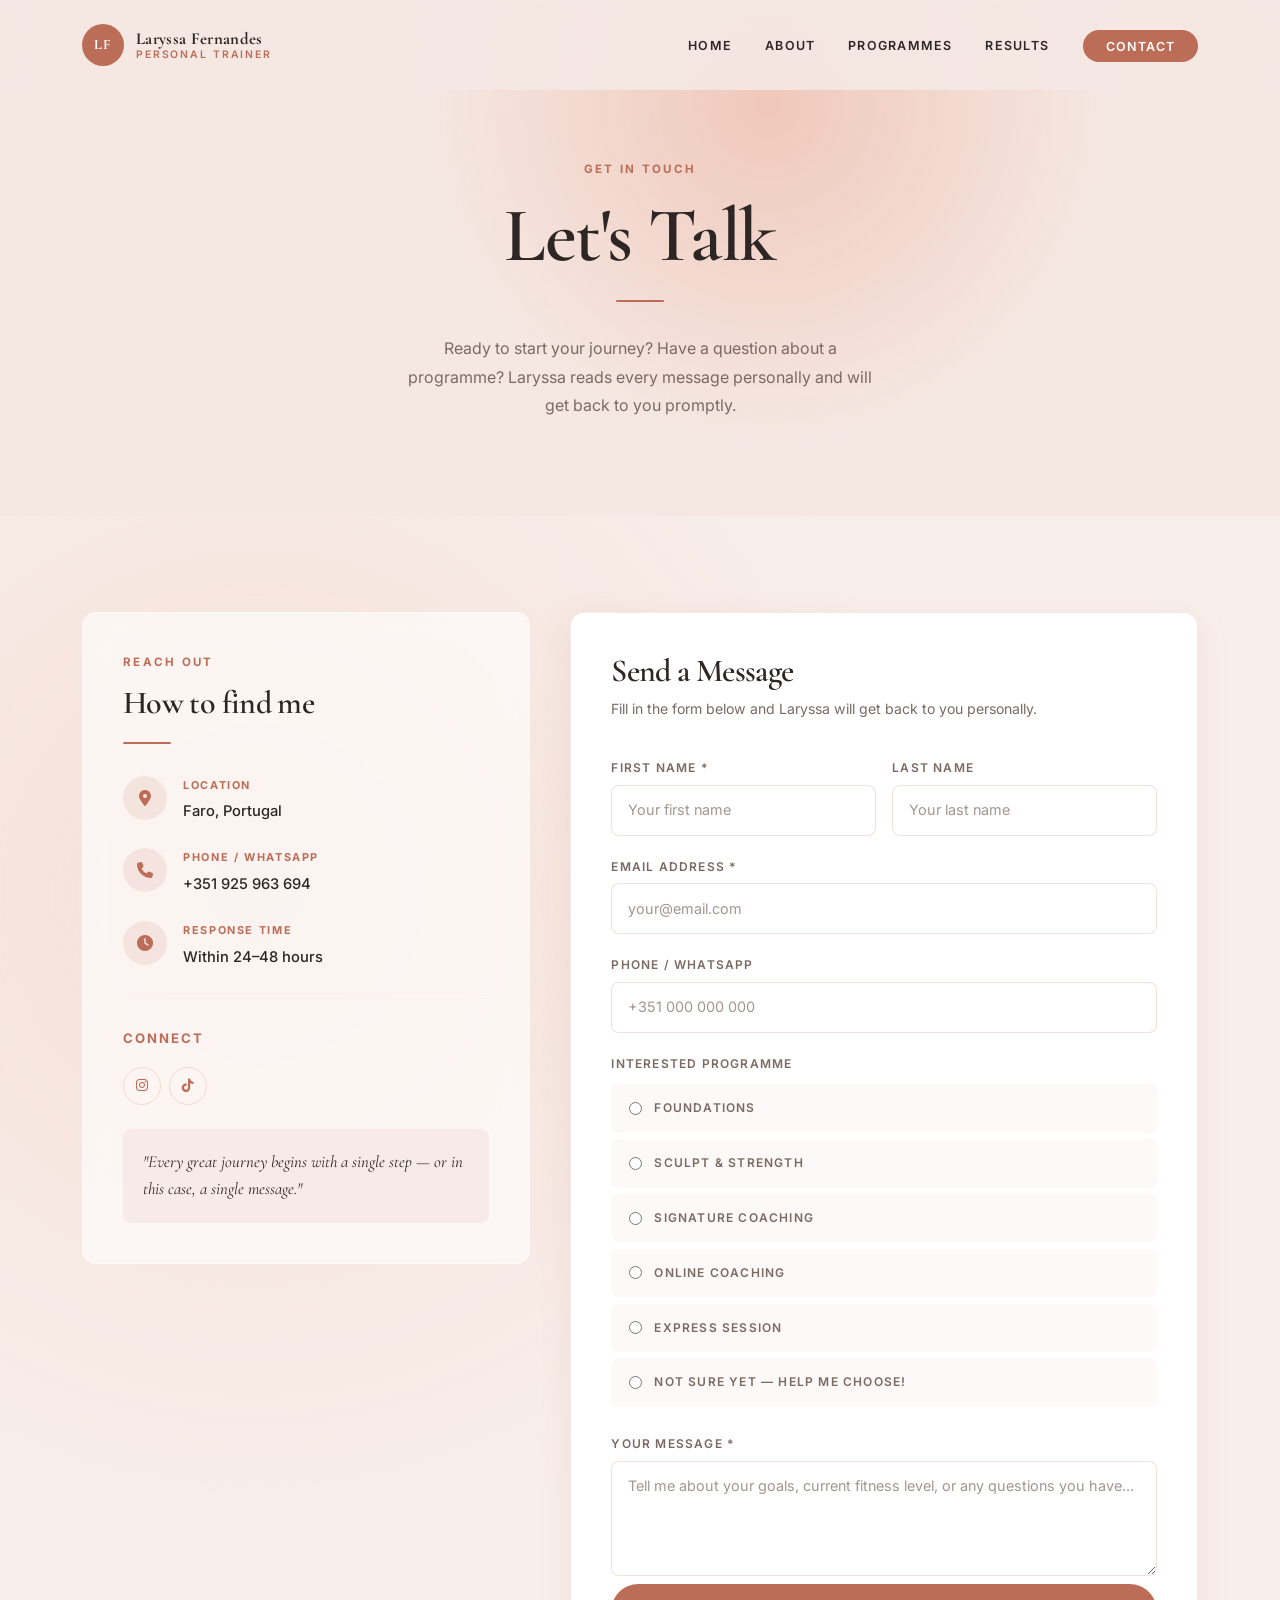
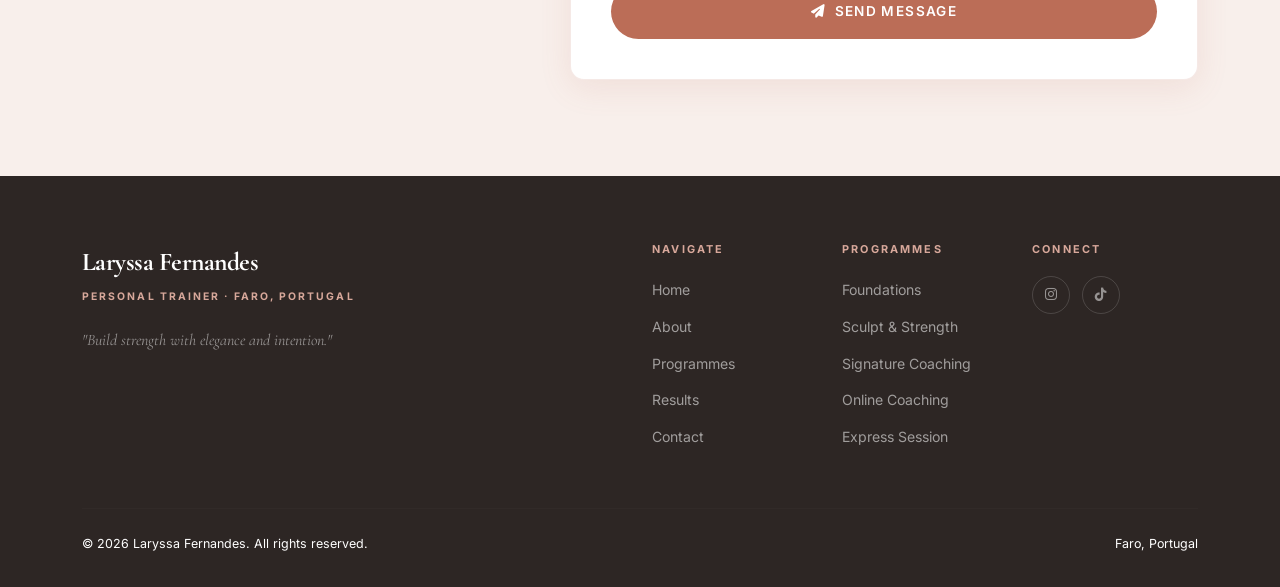
==== contact.html @ 4e509806 "Initial commit: added core website structure, pages, and assets" ====
<!doctype html>
<html lang="en">
<head>
  <meta charset="utf-8">
  <meta name="viewport" content="width=device-width, initial-scale=1">
  <meta name="description" content="Contact Laryssa Fernandes — Personal Trainer in Faro, Portugal.">

  <!-- Title -->
  <title>Contact | Laryssa Fernandes</title>
  
  <!-- Google Fonts and Font Awesome -->
  <link rel="preconnect" href="https://fonts.googleapis.com">
  <link rel="preconnect" href="https://fonts.gstatic.com" crossorigin>
  <link href="https://fonts.googleapis.com/css2?family=Cormorant+Garamond:ital,wght@0,400;0,500;0,600;0,700;1,400;1,600&family=Inter:wght@300;400;500;600;700&display=swap" rel="stylesheet">
  <link rel="stylesheet" href="https://cdnjs.cloudflare.com/ajax/libs/font-awesome/6.5.0/css/all.min.css">
  
  <!-- Bootstrap CSS -->
  <link href="assets/css/bootstrap.min.css" rel="stylesheet">
  <!-- Custom CSS -->
  <link href="assets/css/style.css" rel="stylesheet">

</head>
<body>

  <!-- ========= Navbar Start ========= -->
  <nav class="lf-navbar navbar navbar-expand-lg">
    <div class="container">
      <a class="navbar-brand" href="index.html">
        <div class="brand-monogram">LF</div>
        <div class="brand-text-wrap">
          <span class="brand-name">Laryssa Fernandes</span>
          <span class="brand-sub">Personal Trainer</span>
        </div>
      </a>
      <button class="navbar-toggler" type="button" data-bs-toggle="collapse" data-bs-target="#navMain">
        <span class="navbar-toggler-icon"></span>
      </button>
      <div class="collapse navbar-collapse" id="navMain">
        <ul class="navbar-nav ms-auto align-items-lg-center gap-lg-1 mb-2 mb-lg-0">
          <li class="nav-item"><a class="nav-link" href="index.html">Home</a></li>
          <li class="nav-item"><a class="nav-link" href="about.html">About</a></li>
          <li class="nav-item"><a class="nav-link" href="programmes.html">Programmes</a></li>
          <li class="nav-item"><a class="nav-link" href="results.html">Results</a></li>
          <li class="nav-item ms-lg-3"><a class="navbar-cta" href="contact.html">Contact</a></li>
        </ul>
      </div>
    </div>
  </nav>

  <!-- ========= Navbar End ========= -->

  <!-- ========= Page Hero Start ========= -->
  <div class="contact-hero">
    <div class="container">
      <span class="pre-label reveal">Get In Touch</span>
      <h1 class="reveal reveal-delay-1">Let's Talk</h1>
      <div class="gold-line center reveal reveal-delay-2"></div>
      <p class="mx-auto reveal reveal-delay-3" style="max-width:480px;color:var(--muted);">Ready to start your journey? Have a question about a programme? Laryssa reads every message personally and will get back to you promptly.</p>
    </div>
  </div>

  <!-- ========= Page Hero End ========= -->

  <!-- ========= Contact Section Start ========= -->
  <section class="section-pad contact-section">
    <div class="container">
      <div class="contact-page-grid">

      
        <div class="contact-page-info reveal-left">
          <span class="pre-label">Reach Out</span>
          <h3 style="margin-bottom:0.5rem;">How to find me</h3>
          <div class="gold-line"></div>

          <div class="contact-info-item">
            <div class="contact-icon"><i class="fa fa-map-marker-alt"></i></div>
            <div>
              <span class="contact-label">Location</span>
              <span class="contact-value">Faro, Portugal</span>
            </div>
          </div>
          <div class="contact-info-item">
            <div class="contact-icon"><i class="fa fa-phone"></i></div>
            <div>
              <span class="contact-label">Phone / WhatsApp</span>
              <span class="contact-value">+351 925 963 694</span>
            </div>
          </div>
          <div class="contact-info-item">
            <div class="contact-icon"><i class="fa fa-clock"></i></div>
            <div>
              <span class="contact-label">Response Time</span>
              <span class="contact-value">Within 24–48 hours</span>
            </div>
          </div>

          <hr style="border-color:rgba(187,109,87,0.15);margin:1.75rem 0;">

          <p style="font-size:0.82rem;font-weight:700;letter-spacing:0.15em;text-transform:uppercase;color:var(--terracotta);margin-bottom:1rem;">Connect</p>
          <div class="d-flex gap-2 mb-4">
            <a class="footer-social-link" href="https://www.instagram.com/lfernandespt?igsh=Y2NwMXB6cHp6eTRk" aria-label="Instagram" style="border-color:rgba(187,109,87,0.2);color:var(--terracotta);"><i class="fa-brands fa-instagram"></i></a>
            <a class="footer-social-link" href="https://www.tiktok.com/@lfernandespt" aria-label="TikTok" style="border-color:rgba(187,109,87,0.2);color:var(--terracotta);"><i class="fa-brands fa-tiktok"></i></a>
          </div>

          <div style="background:rgba(187,109,87,0.08);border-radius:var(--radius-sm);padding:1.25rem;">
            <p style="font-family:'Cormorant Garamond',serif;font-style:italic;font-size:1.05rem;color:var(--ink);margin:0;line-height:1.6;">"Every great journey begins with a single step — or in this case, a single message."</p>
          </div>
        </div>

      
        <div class="contact-page-form reveal-right">
          <h3 style="margin-bottom:0.35rem;">Send a Message</h3>
          <p style="font-size:0.88rem;color:var(--muted);margin-bottom:2rem;">Fill in the form below and Laryssa will get back to you personally.</p>

          <form id="contactForm" class="lf-form" novalidate>
            <div class="row g-3">
              <div class="col-sm-6">
                <label for="fname">First Name *</label>
                <input type="text" class="form-control" id="fname" name="first_name" placeholder="Your first name" data-required>
                <div class="form-error-text" style="display:none;font-size:0.78rem;color:var(--terracotta);margin-top:0.3rem;">Required field</div>
              </div>
              <div class="col-sm-6">
                <label for="lname">Last Name</label>
                <input type="text" class="form-control" id="lname" name="last_name" placeholder="Your last name">
              </div>
              <div class="col-12">
                <label for="email">Email Address *</label>
                <input type="email" class="form-control" id="email" name="email" placeholder="your@email.com" data-required>
                <div class="form-error-text" style="display:none;font-size:0.78rem;color:var(--terracotta);margin-top:0.3rem;">Please enter a valid email</div>
              </div>
              <div class="col-12">
                <label for="phone">Phone / WhatsApp</label>
                <input type="tel" class="form-control" id="phone" name="phone" placeholder="+351 000 000 000">
              </div>
              <div class="col-12">
                <label>Interested Programme</label>
                <div class="mt-1">
                  <label class="programme-select-card">
                    <input type="radio" name="programme" value="Foundations"> Foundations
                  </label>
                  <label class="programme-select-card">
                    <input type="radio" name="programme" value="Sculpt & Strength"> Sculpt &amp; Strength
                  </label>
                  <label class="programme-select-card">
                    <input type="radio" name="programme" value="Signature Coaching"> Signature Coaching
                  </label>
                  <label class="programme-select-card">
                    <input type="radio" name="programme" value="Online Coaching"> Online Coaching
                  </label>
                  <label class="programme-select-card">
                    <input type="radio" name="programme" value="Express Session"> Express Session
                  </label>
                  <label class="programme-select-card">
                    <input type="radio" name="programme" value="Not sure yet"> Not sure yet — help me choose!
                  </label>
                </div>
              </div>
              <div class="col-12">
                <label for="message">Your Message *</label>
                <textarea class="form-control" id="message" name="message" rows="4" placeholder="Tell me about your goals, current fitness level, or any questions you have..." data-required></textarea>
                <div class="form-error-text" style="display:none;font-size:0.78rem;color:var(--terracotta);margin-top:0.3rem;">Please write a message</div>
              </div>
              <div class="col-12 mt-2">
                <button type="submit" class="btn-terra w-100" style="border:none;cursor:pointer;font-size:0.85rem;padding:1rem;">
                  <i class="fa fa-paper-plane me-2"></i>Send Message
                </button>
              </div>
            </div>
          </form>
          <div class="form-success-msg" id="formSuccess">
            <i class="fa fa-check-circle me-2"></i>Thank you! Laryssa will be in touch with you soon.
          </div>
        </div>

      </div>
    </div>
  </section>

  <!-- ========= Contact Section End ========= -->

  <!-- ========= Footer Start ========= -->
  <footer class="lf-footer">
    <div class="container">
      <div class="row gy-4">
        <div class="col-lg-4">
          <div class="footer-brand-name">Laryssa Fernandes</div>
          <span class="footer-brand-sub">Personal Trainer · Faro, Portugal</span>
          <p class="footer-tagline">"Build strength with elegance and intention."</p>
        </div>
        <div class="col-6 col-lg-2 offset-lg-2">
          <p class="footer-nav-title">Navigate</p>
          <ul class="footer-nav-list">
            <li><a href="index.html">Home</a></li>
            <li><a href="about.html">About</a></li>
            <li><a href="programmes.html">Programmes</a></li>
            <li><a href="results.html">Results</a></li>
            <li><a href="contact.html">Contact</a></li>
          </ul>
        </div>
        <div class="col-6 col-lg-2">
          <p class="footer-nav-title">Programmes</p>
          <ul class="footer-nav-list">
            <li><a href="programmes.html">Foundations</a></li>
            <li><a href="programmes.html">Sculpt &amp; Strength</a></li>
            <li><a href="programmes.html">Signature Coaching</a></li>
            <li><a href="programmes.html">Online Coaching</a></li>
            <li><a href="programmes.html">Express Session</a></li>
          </ul>
        </div>
        <div class="col-lg-2">
          <p class="footer-nav-title">Connect</p>
          <div class="footer-social">
            <a class="footer-social-link" href="https://www.instagram.com/lfernandespt?igsh=Y2NwMXB6cHp6eTRk" aria-label="Instagram"><i class="fa-brands fa-instagram"></i></a>
            <a class="footer-social-link" href="https://www.tiktok.com/@lfernandespt" aria-label="TikTok"><i class="fa-brands fa-tiktok"></i></a>
          </div>
        </div>
      </div>
      <hr class="footer-divider">
      <div class="d-flex justify-content-between align-items-center flex-wrap gap-2">
        <p class="footer-copy mb-0">© <span class="copyright-year"></span> Laryssa Fernandes. All rights reserved.</p>
        <p class="footer-copy mb-0">Faro, Portugal</p>
      </div>
    </div>
  </footer>
  <!-- ========= Footer End ========= -->
  

  <!-- Bootstrap JS -->
  <script src="assets/js/bootstrap.bundle.min.js"></script>
  <!-- Custom JS -->
  <script src="assets/js/main.js"></script>

  <script>
    // Programme card visual selection
    document.querySelectorAll('.programme-select-card').forEach(card => {
      card.addEventListener('click', () => {
        document.querySelectorAll('.programme-select-card').forEach(c => c.classList.remove('selected'));
        card.classList.add('selected');
      });
    });
  </script>
</body>
</html>
---- assets/css/style.css ----
:root {
  --bg:           #f5e8e3;
  --bg-soft:      #f8efeb;
  --rose:         #d8a89b;
  --rose-deep:    #c68473;
  --sand:         #ead6cf;
  --peach:        #efb39f;
  --terracotta:   #bb6d57;
  --terracotta-d: #a05a45;
  --ink:          #2d2624;
  --muted:        #7b6a64;
  --white:        #ffffff;
  --card:         rgba(255,255,255,0.62);
  --card-border:  rgba(255,255,255,0.5);
  --shadow:       rgba(187,109,87,0.12);
  --radius:       14px;
  --radius-sm:    8px;
  --transition:   0.35s ease;
}

*, *::before, *::after { box-sizing: border-box; }
html {
  scroll-behavior: smooth;
  overflow-x: clip;
}
body {
  font-family: 'Inter', sans-serif;
  color: var(--ink);
  background:
    radial-gradient(circle at 8% 12%, #f0c8ba 0%, transparent 30%),
    radial-gradient(circle at 92% 85%, #efc1b1 0%, transparent 26%),
    radial-gradient(circle at 50% 50%, #f5e8e3 0%, #f8efeb 100%);
  background-attachment: fixed;
  line-height: 1.7;
}
h1, h2, h3, h4 {
  font-family: 'Cormorant Garamond', serif;
  letter-spacing: -0.02em;
  line-height: 1.15;
  color: var(--ink);
}
h1 {
  font-size: clamp(2.8rem, 6vw, 5rem);
  font-weight: 600;
}
h2 {
  font-size: clamp(2rem, 4vw, 3.2rem);
  font-weight: 600;
}
h3 {
  font-size: clamp(1.5rem, 2.5vw, 2rem);
  font-weight: 600;
}
h4 {
  font-size: 1.25rem;
  font-weight: 600;
}
p {
  color: var(--muted);
  line-height: 1.8;
}
a {
  color: var(--terracotta);
  text-decoration: none;
  transition: color var(--transition);
}
a:hover { color: var(--terracotta-d); }
img {
  max-width: 100%;
  display: block;
}

.text-terracotta { color: var(--terracotta) !important; }
.text-muted-custom { color: var(--muted) !important; }
.bg-cream { background: var(--bg-soft); }
.section-pad { padding: 6rem 0; }
.section-pad-sm { padding: 4rem 0; }

.pre-label {
  font-family: 'Inter', sans-serif;
  font-size: 0.72rem;
  font-weight: 700;
  letter-spacing: 0.2em;
  text-transform: uppercase;
  color: var(--terracotta);
  display: block;
  margin-bottom: 0.75rem;
}
.gold-line {
  width: 48px;
  height: 2px;
  background: var(--terracotta);
  border-radius: 2px;
  margin: 1.25rem 0 2rem;
}
.gold-line.center {
  margin-left: auto;
  margin-right: auto;
}

.btn-terra {
  display: inline-block;
  padding: 0.8rem 2rem;
  background: var(--terracotta);
  color: var(--white) !important;
  border: 2px solid var(--terracotta);
  border-radius: 50px;
  font-family: 'Inter', sans-serif;
  font-size: 0.82rem;
  font-weight: 600;
  letter-spacing: 0.1em;
  text-transform: uppercase;
  transition: all var(--transition);
  cursor: pointer;
}
.btn-terra:hover {
  background: var(--terracotta-d);
  border-color: var(--terracotta-d);
  transform: translateY(-2px);
  box-shadow: 0 8px 24px rgba(187,109,87,0.3);
}
.btn-outline-terra {
  display: inline-block;
  padding: 0.8rem 2rem;
  background: transparent;
  color: var(--terracotta) !important;
  border: 2px solid var(--terracotta);
  border-radius: 50px;
  font-family: 'Inter', sans-serif;
  font-size: 0.82rem;
  font-weight: 600;
  letter-spacing: 0.1em;
  text-transform: uppercase;
  transition: all var(--transition);
}
.btn-outline-terra:hover {
  background: var(--terracotta);
  color: var(--white) !important;
  transform: translateY(-2px);
}
.btn-ghost {
  display: inline-block;
  padding: 0.8rem 2rem;
  background: rgba(255,255,255,0.5);
  color: var(--ink) !important;
  border: 2px solid rgba(255,255,255,0.7);
  border-radius: 50px;
  font-family: 'Inter', sans-serif;
  font-size: 0.82rem;
  font-weight: 600;
  letter-spacing: 0.1em;
  text-transform: uppercase;
  backdrop-filter: blur(8px);
  transition: all var(--transition);
}
.btn-ghost:hover {
  background: rgba(255,255,255,0.8);
  transform: translateY(-2px);
}

.lf-navbar {
  overflow: visible;
  position: fixed;
  top: 0;
  left: 0;
  right: 0;
  z-index: 1000;
  padding: 1.2rem 0;
  background: rgba(245,232,227,0.92);
  backdrop-filter: blur(16px);
  transition: all var(--transition);
}
.lf-navbar.scrolled {
  background: rgba(245,232,227,0.92);
  backdrop-filter: blur(16px);
  box-shadow: 0 2px 30px rgba(187,109,87,0.1);
  padding: 0.75rem 0;
}
.lf-navbar .navbar-brand {
  display: flex;
  align-items: center;
  gap: 0.75rem;
  text-decoration: none;
}
.brand-monogram {
  width: 42px;
  height: 42px;
  border-radius: 50%;
  background: var(--terracotta);
  color: var(--white);
  display: flex;
  align-items: center;
  justify-content: center;
  font-family: 'Cormorant Garamond', serif;
  font-size: 0.9rem;
  font-weight: 700;
  letter-spacing: 0.05em;
  flex-shrink: 0;
}
.brand-text-wrap { line-height: 1.1; }
.brand-name {
  font-family: 'Cormorant Garamond', serif;
  font-size: 1.05rem;
  font-weight: 700;
  color: var(--ink);
  display: block;
  letter-spacing: 0.02em;
}
.brand-sub {
  font-size: 0.65rem;
  font-weight: 600;
  letter-spacing: 0.18em;
  text-transform: uppercase;
  color: var(--terracotta);
  display: block;
}
.lf-navbar .nav-link {
  font-family: 'Inter', sans-serif;
  font-size: 0.78rem;
  font-weight: 600;
  letter-spacing: 0.1em;
  text-transform: uppercase;
  color: var(--ink) !important;
  padding: 0.4rem 0.9rem !important;
  position: relative;
  transition: color var(--transition);
}
.lf-navbar .nav-link::after {
  content: '';
  position: absolute;
  bottom: -2px;
  left: 0.9rem;
  right: 0.9rem;
  height: 1.5px;
  background: var(--terracotta);
  transform: scaleX(0);
  transition: transform var(--transition);
}
.lf-navbar .nav-link:hover::after,
.lf-navbar .nav-link.active::after { transform: scaleX(1); }
.lf-navbar .nav-link:hover,
.lf-navbar .nav-link.active { color: var(--terracotta) !important; }
.navbar-cta {
  font-family: 'Inter', sans-serif;
  font-size: 0.78rem;
  font-weight: 600;
  letter-spacing: 0.1em;
  text-transform: uppercase;
  color: var(--white) !important;
  background: var(--terracotta);
  padding: 0.55rem 1.4rem !important;
  border-radius: 50px;
  transition: all var(--transition);
}
.navbar-cta:hover {
  background: var(--terracotta-d) !important;
  transform: translateY(-1px);
}
.navbar-toggler {
  border: none;
  padding: 0.25rem;
  outline: none !important;
  box-shadow: none !important;
}
.navbar-toggler-icon {
  background-image: url("data:image/svg+xml,%3csvg xmlns='http://www.w3.org/2000/svg' viewBox='0 0 30 30'%3e%3cpath stroke='rgba(187,109,87,1)' stroke-linecap='round' stroke-miterlimit='10' stroke-width='2' d='M4 7h22M4 15h22M4 23h22'/%3e%3c/svg%3e") !important;
}

.hero-section {
  min-height: 100vh;
  display: flex;
  align-items: center;
  position: relative;
  overflow: hidden;
  padding: 8rem 0 4rem;
}
.hero-blob-1 {
  position: absolute;
  top: -10%;
  right: -5%;
  width: 55vw;
  height: 55vw;
  max-width: 700px;
  max-height: 700px;
  border-radius: 60% 40% 55% 45% / 50% 60% 40% 50%;
  background: radial-gradient(circle at 40% 40%, var(--peach) 0%, var(--sand) 60%, transparent 80%);
  opacity: 0.55;
  animation: blobFloat 8s ease-in-out infinite alternate;
}
.hero-blob-2 {
  position: absolute;
  bottom: -15%;
  left: -8%;
  width: 40vw;
  height: 40vw;
  max-width: 500px;
  max-height: 500px;
  border-radius: 45% 55% 40% 60% / 55% 45% 60% 40%;
  background: radial-gradient(circle at 60% 60%, var(--rose) 0%, var(--sand) 70%, transparent 90%);
  opacity: 0.35;
  animation: blobFloat 10s ease-in-out infinite alternate-reverse;
}
@keyframes blobFloat {
  0%   { transform: translate(0, 0) rotate(0deg) scale(1); }
  100% { transform: translate(20px, -20px) rotate(8deg) scale(1.04); }
}
.hero-content {
  position: relative;
  z-index: 2;
}
.hero-location {
  font-size: 0.72rem;
  font-weight: 700;
  letter-spacing: 0.2em;
  text-transform: uppercase;
  color: var(--terracotta);
  margin-bottom: 1rem;
  display: flex;
  align-items: center;
  gap: 0.5rem;
}
.hero-location::before {
  content: '';
  width: 20px;
  height: 1.5px;
  background: var(--terracotta);
  display: block;
}
.hero-title { margin-bottom: 1.5rem; }
.hero-title em {
  font-style: italic;
  color: var(--terracotta);
}
.hero-subtitle {
  font-size: 1rem;
  color: var(--muted);
  max-width: 480px;
  margin-bottom: 2rem;
  line-height: 1.8;
}
.hero-btns {
  display: flex;
  gap: 1rem;
  flex-wrap: wrap;
  margin-bottom: 2.5rem;
}
.hero-scroll-hint {
  font-size: 0.72rem;
  letter-spacing: 0.15em;
  text-transform: uppercase;
  color: var(--muted);
  display: flex;
  align-items: center;
  gap: 0.5rem;
}
.hero-scroll-hint::after {
  content: '';
  width: 32px;
  height: 1px;
  background: var(--muted);
  display: block;
}
.signature-card {
  background: var(--card);
  backdrop-filter: blur(20px);
  border: 1px solid var(--card-border);
  border-radius: var(--radius);
  padding: 1.75rem 1.5rem;
  box-shadow: 0 8px 32px var(--shadow);
}
.signature-card-title {
  font-size: 0.68rem;
  font-weight: 700;
  letter-spacing: 0.2em;
  text-transform: uppercase;
  color: var(--terracotta);
  margin-bottom: 1.1rem;
}
.sig-item {
  display: flex;
  align-items: center;
  gap: 0.85rem;
  padding: 0.6rem 0;
  border-bottom: 1px solid rgba(187,109,87,0.1);
  font-size: 0.9rem;
  color: var(--ink);
  font-weight: 500;
}
.sig-item:last-child { border-bottom: none; }
.sig-icon {
  width: 32px;
  height: 32px;
  border-radius: 50%;
  background: rgba(187,109,87,0.1);
  display: flex;
  align-items: center;
  justify-content: center;
  color: var(--terracotta);
  font-size: 0.85rem;
  flex-shrink: 0;
}

.stats-bar {
  background: var(--terracotta);
  padding: 3rem 0;
}
.stat-item { text-align: center; }
.stat-number {
  font-family: 'Cormorant Garamond', serif;
  font-size: 2.5rem;
  font-weight: 700;
  color: var(--white);
  line-height: 1;
  margin-bottom: 0.25rem;
}
.stat-label {
  font-size: 0.72rem;
  font-weight: 600;
  letter-spacing: 0.15em;
  text-transform: uppercase;
  color: rgba(255,255,255,0.75);
}
.stat-divider {
  width: 1px;
  background: rgba(255,255,255,0.2);
  height: 50px;
  margin: auto;
}
.about-preview-img { position: relative; }
.about-preview-img img {
  border-radius: var(--radius);
  width: 100%;
  object-fit: cover;
}
.about-preview-img::before {
  content: '';
  position: absolute;
  top: -16px;
  left: -16px;
  right: 16px;
  bottom: 16px;
  border: 2px solid var(--rose);
  border-radius: var(--radius);
  z-index: -1;
  opacity: 0.5;
}
.about-experience-badge {
  position: absolute;
  bottom: 24px;
  right: -20px;
  background: var(--terracotta);
  color: var(--white);
  border-radius: var(--radius);
  padding: 1.25rem 1.5rem;
  text-align: center;
  box-shadow: 0 8px 32px rgba(187,109,87,0.35);
  min-width: 130px;
}
.badge-num {
  font-family: 'Cormorant Garamond', serif;
  font-size: 2.5rem;
  font-weight: 700;
  line-height: 1;
  display: block;
}
.badge-txt {
  font-size: 0.7rem;
  font-weight: 600;
  letter-spacing: 0.12em;
  text-transform: uppercase;
  opacity: 0.85;
  display: block;
  margin-top: 0.25rem;
}
.programme-card {
  background: var(--card);
  backdrop-filter: blur(16px);
  border: 1px solid var(--card-border);
  border-radius: var(--radius);
  padding: 2rem;
  height: 100%;
  transition: all var(--transition);
  position: relative;
  overflow: hidden;
}
.programme-card::before {
  content: '';
  position: absolute;
  top: 0;
  left: 0;
  right: 0;
  height: 3px;
  background: var(--terracotta);
  transform: scaleX(0);
  transition: transform var(--transition);
}
.programme-card:hover {
  transform: translateY(-6px);
  box-shadow: 0 20px 50px var(--shadow);
  background: rgba(255,255,255,0.8);
}
.programme-card:hover::before { transform: scaleX(1); }
.programme-card.featured {
  background: var(--terracotta);
  border-color: var(--terracotta);
}
.programme-card.featured::before { background: rgba(255,255,255,0.4); }
.programme-card.featured h4,
.programme-card.featured p,
.programme-card.featured .prog-tag,
.programme-card.featured .prog-includes li,
.programme-card.featured .prog-price { color: var(--white) !important; }
.programme-card.featured .prog-tag { background: rgba(255,255,255,0.2); }
.programme-card.featured .prog-includes li::before { color: rgba(255,255,255,0.7); }
.programme-card.featured .prog-divider { border-color: rgba(255,255,255,0.2); }
.programme-card.featured .featured-badge {
  background: rgba(255,255,255,0.2);
  color: var(--white);
  font-size: 0.65rem;
  font-weight: 700;
  letter-spacing: 0.15em;
  text-transform: uppercase;
  padding: 0.3rem 0.8rem;
  border-radius: 50px;
  display: inline-block;
  margin-bottom: 1rem;
}
.prog-tag {
  font-size: 0.68rem;
  font-weight: 600;
  letter-spacing: 0.15em;
  text-transform: uppercase;
  color: var(--terracotta);
  background: rgba(187,109,87,0.1);
  padding: 0.3rem 0.8rem;
  border-radius: 50px;
  display: inline-block;
  margin-bottom: 1rem;
}
.programme-card h4 { 
  margin-bottom: 0.5rem; 
}
.programme-card > p {
  font-size: 0.88rem;
  margin-bottom: 1rem;
  overflow: hidden;
}
.prog-divider {
  border: none;
  border-top: 1px solid rgba(187,109,87,0.15);
  margin: 1.25rem 0;
}
.prog-includes {
  list-style: none;
  padding: 0;
  margin: 0 0 1.25rem;
  height: 160px;
  overflow: hidden;
}
.prog-includes li {
  font-size: 0.85rem;
  color: var(--muted);
  padding: 0.3rem 0;
  display: flex;
  align-items: center;
  gap: 0.6rem;
}
.prog-includes li::before {
  content: '✓';
  color: var(--terracotta);
  font-weight: 700;
  font-size: 0.8rem;
  flex-shrink: 0;
}
.prog-price {
  font-family: 'Cormorant Garamond', serif;
  font-size: 1.5rem;
  font-weight: 700;
  color: var(--ink);
  line-height: 1.2;
}
.prog-price span {
  font-family: 'Inter', sans-serif;
  font-size: 0.78rem;
  font-weight: 500;
  color: var(--muted);
}
.testimonial-card {
  background: var(--card);
  backdrop-filter: blur(12px);
  border: 1px solid var(--card-border);
  border-radius: var(--radius);
  padding: 2rem;
  height: 100%;
  transition: all var(--transition);
  position: relative;
}
.testimonial-card:hover {
  transform: translateY(-4px);
  box-shadow: 0 16px 40px var(--shadow);
}
.testimonial-stars {
  color: var(--terracotta);
  font-size: 0.75rem;
  margin-bottom: 1rem;
  letter-spacing: 0.1em;
}
.testimonial-quote {
  font-family: 'Cormorant Garamond', serif;
  font-size: 1.1rem;
  color: var(--ink);
  font-style: italic;
  line-height: 1.65;
  margin-bottom: 1.25rem;
}
.testimonial-quote::before {
  content: '\201C';
  color: var(--terracotta);
  font-size: 2rem;
  line-height: 0;
  vertical-align: -0.5rem;
  margin-right: 0.1rem;
}
.testimonial-author {
  font-size: 0.82rem;
  font-weight: 700;
  color: var(--terracotta);
  letter-spacing: 0.05em;
}

/* ── Testimonial Avatar ── */
.testimonial-avatar {
  display: flex;
  align-items: center;
  gap: 0.9rem;
  margin-bottom: 1.1rem;
}
.testimonial-avatar-img {
  width: 48px;
  height: 48px;
  border-radius: 50%;
  display: flex;
  align-items: center;
  justify-content: center;
  font-family: 'Cormorant Garamond', serif;
  font-size: 1.3rem;
  font-weight: 700;
  color: var(--white);
  flex-shrink: 0;
  box-shadow: 0 4px 12px rgba(187,109,87,0.25);
}
.testimonial-avatar-info {
  display: flex;
  flex-direction: column;
  gap: 0.2rem;
}
.testimonial-author-name {
  font-size: 0.9rem;
  font-weight: 700;
  color: var(--ink);
  font-family: 'Inter', sans-serif;
}
.testimonial-avatar-tag {
  font-size: 0.68rem;
  font-weight: 600;
  letter-spacing: 0.12em;
  text-transform: uppercase;
  color: var(--terracotta);
}

/* ── Back to Top Button ── */
.back-to-top {
  position: fixed;
  bottom: 2rem;
  right: 2rem;
  width: 46px;
  height: 46px;
  border-radius: 50%;
  background: var(--terracotta);
  color: var(--white);
  border: none;
  cursor: pointer;
  display: flex;
  align-items: center;
  justify-content: center;
  font-size: 0.85rem;
  box-shadow: 0 4px 20px rgba(187,109,87,0.4);
  opacity: 0;
  transform: translateY(12px);
  transition: opacity 0.3s ease, transform 0.3s ease, background 0.2s ease;
  pointer-events: none;
  z-index: 999;
}
.back-to-top.visible {
  opacity: 1;
  transform: translateY(0);
  pointer-events: auto;
}
.back-to-top:hover {
  background: var(--terracotta-d);
  transform: translateY(-3px);
}
.contact-section {
  background:
    radial-gradient(circle at 20% 30%, rgba(240,200,186,0.4) 0%, transparent 50%),
    var(--bg-soft);
}
.contact-info-card {
  background: var(--card);
  backdrop-filter: blur(12px);
  border: 1px solid var(--card-border);
  border-radius: var(--radius);
  padding: 2.5rem;
}
.contact-info-item {
  display: flex;
  align-items: flex-start;
  gap: 1rem;
  margin-bottom: 1.5rem;
}
.contact-info-item:last-child { margin-bottom: 0; }
.contact-icon {
  width: 44px;
  height: 44px;
  border-radius: 50%;
  background: rgba(187,109,87,0.12);
  display: flex;
  align-items: center;
  justify-content: center;
  color: var(--terracotta);
  font-size: 1rem;
  flex-shrink: 0;
}
.contact-label {
  font-size: 0.68rem;
  font-weight: 700;
  letter-spacing: 0.15em;
  text-transform: uppercase;
  color: var(--terracotta);
  display: block;
  margin-bottom: 0.2rem;
}
.contact-value {
  font-size: 0.92rem;
  color: var(--ink);
  font-weight: 500;
}
.lf-form .form-control,
.lf-form .form-select {
  background: rgba(255,255,255,0.7);
  border: 1.5px solid rgba(187,109,87,0.2);
  border-radius: var(--radius-sm);
  padding: 0.85rem 1rem;
  font-family: 'Inter', sans-serif;
  font-size: 0.9rem;
  color: var(--ink);
  transition: all var(--transition);
}
.lf-form .form-control:focus,
.lf-form .form-select:focus {
  border-color: var(--terracotta);
  box-shadow: 0 0 0 3px rgba(187,109,87,0.12);
  background: var(--white);
}
.lf-form .form-control::placeholder {
  color: var(--muted);
  opacity: 0.7;
}
.lf-form label {
  font-size: 0.75rem;
  font-weight: 600;
  letter-spacing: 0.1em;
  text-transform: uppercase;
  color: var(--muted);
  margin-bottom: 0.4rem;
}
.form-success-msg {
  display: none;
  background: rgba(187,109,87,0.1);
  border: 1px solid var(--terracotta);
  border-radius: var(--radius-sm);
  padding: 1rem 1.25rem;
  color: var(--terracotta);
  font-size: 0.9rem;
  font-weight: 500;
  margin-top: 1rem;
  text-align: center;
}
.lf-footer {
  background: var(--ink);
  padding: 4rem 0 2rem;
}
.footer-brand-name {
  font-family: 'Cormorant Garamond', serif;
  font-size: 1.6rem;
  font-weight: 700;
  color: var(--white);
  letter-spacing: -0.02em;
  margin-bottom: 0.25rem;
}
.footer-brand-sub {
  font-size: 0.65rem;
  font-weight: 700;
  letter-spacing: 0.2em;
  text-transform: uppercase;
  color: var(--rose);
  display: block;
  margin-bottom: 1.25rem;
}
.footer-tagline {
  font-family: 'Cormorant Garamond', serif;
  font-style: italic;
  color: rgba(255,255,255,0.5);
  font-size: 1rem;
  max-width: 260px;
}
.footer-nav-title {
  font-size: 0.68rem;
  font-weight: 700;
  letter-spacing: 0.2em;
  text-transform: uppercase;
  color: var(--rose);
  margin-bottom: 1rem;
}
.footer-nav-list {
  list-style: none;
  padding: 0;
  margin: 0;
}
.footer-nav-list li { margin-bottom: 0.6rem; }
.footer-nav-list a {
  font-size: 0.88rem;
  color: rgba(255,255,255,0.55);
  transition: color var(--transition);
}
.footer-nav-list a:hover { color: var(--rose); }
.footer-divider {
  border: none;
  border-top: 1px solid rgba(255,255,255,0.08);
  margin: 3rem 0 1.5rem;
}
.footer-copy {
  font-size: 0.78rem;
  color: var(--white);
  margin: 0;
}
.footer-social {
  display: flex;
  gap: 0.75rem;
}
.footer-social-link {
  width: 38px;
  height: 38px;
  border-radius: 50%;
  border: 1px solid rgba(255,255,255,0.15);
  display: flex;
  align-items: center;
  justify-content: center;
  color: rgba(255,255,255,0.5);
  font-size: 0.85rem;
  transition: all var(--transition);
}
.footer-social-link:hover {
  border-color: var(--rose);
  color: var(--rose);
  transform: translateY(-2px);
}
.reveal {
  opacity: 0;
  transform: translateY(30px);
  transition: opacity 0.7s ease, transform 0.7s ease;
}
.reveal.revealed {
  opacity: 1;
  transform: translateY(0);
}
.reveal-left {
  opacity: 0;
  transform: translateX(-30px);
  transition: opacity 0.7s ease, transform 0.7s ease;
}
.reveal-left.revealed {
  opacity: 1;
  transform: translateX(0);
}
.reveal-right {
  opacity: 0;
  transform: translateX(30px);
  transition: opacity 0.7s ease, transform 0.7s ease;
}
.reveal-right.revealed {
  opacity: 1;
  transform: translateX(0);
}
.reveal-delay-1 { transition-delay: 0.1s; }
.reveal-delay-2 { transition-delay: 0.2s; }
.reveal-delay-3 { transition-delay: 0.3s; }
.reveal-delay-4 { transition-delay: 0.4s; }
.reveal-delay-5 { transition-delay: 0.5s; }

.parallax-section {
  position: relative;
  overflow: hidden;
}
.parallax-bg {
  position: absolute;
  inset: -15%;
  background-size: cover;
  background-position: center;
  background-attachment: fixed;
  z-index: 0;
}
.parallax-overlay {
  position: absolute;
  inset: 0;
  background: rgba(45,38,36,0.6);
  z-index: 1;
}
.parallax-content {
  position: relative;
  z-index: 2;
}

.wave-top, .wave-bottom {
  display: block;
  width: 100%;
  overflow: hidden;
  line-height: 0;
}
.wave-top svg, .wave-bottom svg {
  display: block;
  width: 100%;
}

@media (max-width: 991px) {
  .hero-section { padding-top: 7rem; }
  .about-experience-badge {
  right: 0;
  bottom: 16px;
}
  .lf-navbar .nav-link { padding: 0.6rem 1rem !important; }
  .lf-navbar .nav-link::after{display: none;}
  .navbar-cta{margin-top: .5rem; display: inline-block;}
}
@media (max-width: 767px) {
  h1 { font-size: 2.6rem; }
  h2 { font-size: 2rem; }
  .section-pad { padding: 4rem 0; }
  .hero-btns { flex-direction: column; }
  .hero-btns .btn-terra, .hero-btns .btn-ghost { width: fit-content; }
  .stat-divider { display: none; }
.about-experience-badge {
  position: static;
  margin-top: 1rem;
  display: inline-block;
}
  .about-preview-img::before { display: none; }
  .signature-card { margin-top: 2rem; }
  .prog-includes{ height: auto; margin-bottom: 0;}
}
@media (max-width: 480px) {
  h1 { font-size: 2.2rem; }
  .programme-card { padding: 1.5rem; }
  .testimonial-card { padding: 1.5rem; }
}

.about-hero {
  padding: 10rem 0 5rem;
  background:
    radial-gradient(circle at 80% 20%, #f0c8ba 0%, transparent 40%),
    var(--bg);
  text-align: center;
}
.value-card {
  background: var(--card);
  backdrop-filter: blur(12px);
  border: 1px solid var(--card-border);
  border-radius: var(--radius);
  padding: 2rem;
  height: 100%;
  text-align: center;
  transition: all var(--transition);
}
.value-card:hover {
  transform: translateY(-5px);
  box-shadow: 0 16px 40px var(--shadow);
}
.value-icon {
  width: 60px;
  height: 60px;
  border-radius: 50%;
  background: rgba(187,109,87,0.12);
  display: flex;
  align-items: center;
  justify-content: center;
  color: var(--terracotta);
  font-size: 1.4rem;
  margin: 0 auto 1.25rem;
}
.value-card h4 {
  margin-bottom: 0.5rem;
  font-size: 1.15rem;
}
.value-card p {
  font-size: 0.88rem;
  margin: 0;
}
.philosophy-block {
  background: var(--terracotta);
  border-radius: var(--radius);
  padding: 3rem;
  color: var(--white);
}
.philosophy-block h3 {
  color: var(--white);
  margin-bottom: 1rem;
}
.philosophy-block p { color: rgba(255,255,255,0.82); }

.prog-hero {
  padding: 10rem 0 5rem;
  background: radial-gradient(circle at 20% 80%, #f0c8ba 0%, transparent 40%), var(--bg);
  text-align: center;
}
.prog-price-alt {
  font-size: 0.88rem;
  color: var(--muted);
  margin-top: 0.3rem;
}
.programme-card.featured .prog-price-alt { color: rgba(255,255,255,0.7); }
.faq-item {
  background: var(--card);
  border: 1px solid var(--card-border);
  border-radius: var(--radius-sm);
  padding: 1.5rem;
  margin-bottom: 0.75rem;
  cursor: pointer;
  transition: all var(--transition);
}
.faq-item:hover { box-shadow: 0 4px 16px var(--shadow); }
.faq-q {
  font-weight: 600;
  color: var(--ink);
  display: flex;
  justify-content: space-between;
  align-items: center;
  font-size: 0.95rem;
}
.faq-q i {
  color: var(--terracotta);
  transition: transform var(--transition);
}
.faq-q.open i { transform: rotate(45deg); }
.faq-a {
  font-size: 0.88rem;
  color: var(--muted);
  margin-top: 0.75rem;
  display: none;
}
.faq-a.show { display: block; }

.results-hero {
  padding: 10rem 0 5rem;
  background: radial-gradient(circle at 70% 30%, #f0c8ba 0%, transparent 40%), var(--bg);
  text-align: center;
}
.featured-testimonial {
  background: var(--terracotta);
  border-radius: var(--radius);
  padding: 3.5rem;
  position: relative;
  overflow: hidden;
}
.featured-testimonial::before {
  content: '\201C';
  position: absolute;
  top: -20px;
  left: 20px;
  font-family: 'Cormorant Garamond', serif;
  font-size: 12rem;
  color: rgba(255,255,255,0.08);
  line-height: 1;
}
.featured-testimonial-quote {
  font-family: 'Cormorant Garamond', serif;
  font-size: clamp(1.3rem, 2.5vw, 1.8rem);
  font-style: italic;
  color: var(--white);
  line-height: 1.6;
  position: relative;
  z-index: 1;
  margin-bottom: 1.5rem;
}
.featured-testimonial-author {
  font-size: 0.82rem;
  font-weight: 700;
  letter-spacing: 0.1em;
  text-transform: uppercase;
  color: rgba(255,255,255,0.7);
}
.result-highlight {
  background: var(--card);
  border: 1px solid var(--card-border);
  border-radius: var(--radius);
  padding: 2rem;
  text-align: center;
  backdrop-filter: blur(12px);
}
.result-highlight-num {
  font-family: 'Cormorant Garamond', serif;
  font-size: 3rem;
  font-weight: 700;
  color: var(--terracotta);
  line-height: 1;
}
.result-highlight-label {
  font-size: 0.78rem;
  font-weight: 600;
  letter-spacing: 0.12em;
  text-transform: uppercase;
  color: var(--muted);
  margin-top: 0.4rem;
}

.contact-hero {
  padding: 10rem 0 5rem;
  background: radial-gradient(circle at 60% 20%, #f0c8ba 0%, transparent 40%), var(--bg);
  text-align: center;
}
.contact-page-grid {
  display: grid;
  grid-template-columns: 1fr 1.4fr;
  gap: 2.5rem;
  align-items: start;
}
@media (max-width: 991px) { .contact-page-grid { grid-template-columns: 1fr; } }
.contact-page-info {
  background: var(--card);
  border: 1px solid var(--card-border);
  border-radius: var(--radius);
  padding: 2.5rem;
  backdrop-filter: blur(12px);
}
.contact-page-form {
  background: var(--white);
  border: 1px solid rgba(187,109,87,0.15);
  border-radius: var(--radius);
  padding: 2.5rem;
  box-shadow: 0 8px 32px var(--shadow);
}
.programme-select-card {
  border: 2px solid transparent;
  border-radius: var(--radius-sm);
  padding: 0.75rem 1rem;
  cursor: pointer;
  transition: all var(--transition);
  background: rgba(187,109,87,0.04);
  margin-bottom: 0.5rem;
  display: flex;
  align-items: center;
  gap: 0.75rem;
  font-size: 0.88rem;
  font-weight: 500;
  color: var(--ink);
}
.programme-select-card:hover,
.programme-select-card.selected {
  border-color: var(--terracotta);
  background: rgba(187,109,87,0.08);
  color: var(--terracotta);
}
.programme-select-card input[type="radio"] { accent-color: var(--terracotta); }
.squat-3d-section {
  background: var(--bg-soft);
  padding: 6rem 0;
  overflow: hidden;
}
.squat-3d-inner {
  display: grid;
  grid-template-columns: 1fr 1fr;
  gap: 4rem;
  align-items: center;
}
.squat-3d-text h2 {
  font-size: clamp(2rem, 4vw, 3rem);
  font-weight: 600;
  margin-bottom: 0.5rem;
}
.squat-3d-text p {
  max-width: 420px;
}
.squat-3d-canvas-wrap {
  position: relative;
  border-radius: var(--radius);
  overflow: hidden;
  height: 520px;
  background: radial-gradient(ellipse at 50% 65%, #f0cfc4 0%, #f8ede9 55%, var(--bg-soft) 100%);
  box-shadow: 0 20px 60px rgba(187,109,87,0.15);
  perspective: 800px;
  perspective-origin: 50% 50%;
  transform-style: preserve-3d;
  cursor: crosshair;
}

/* ============================================================
   THREE.JS IRIDESCENT 3D FIGURE — squat-canvas
   ============================================================ */

/* ── Canvas fills the wrap ── */
#squat-canvas {
  position: absolute;
  inset: 0;
  width: 100% !important;
  height: 100% !important;
  display: block;
  border-radius: var(--radius);
}

/* ── Loading spinner ── */
.squat3d-loader {
  position: absolute;
  inset: 0;
  display: flex;
  flex-direction: column;
  align-items: center;
  justify-content: center;
  gap: 1rem;
  z-index: 5;
  pointer-events: none;
}
.squat3d-loader span {
  font-family: 'Inter', sans-serif;
  font-size: 0.72rem;
  font-weight: 600;
  letter-spacing: 0.18em;
  text-transform: uppercase;
  color: var(--terracotta);
  opacity: 0.7;
}
.squat3d-loader-ring {
  width: 40px;
  height: 40px;
  border: 2px solid rgba(187,109,87,0.2);
  border-top-color: var(--terracotta);
  border-radius: 50%;
  animation: loader-spin 0.9s linear infinite;
}
@keyframes loader-spin {
  to { transform: rotate(360deg); }
}

/* ── Scan line overlay (stays on top of canvas) ── */
.svg3d-scanline {
  position: absolute;
  left: 0; right: 0; height: 2px;
  background: linear-gradient(90deg, transparent, rgba(187,109,87,0.4), transparent);
  animation: scan 4s linear infinite;
  pointer-events: none; z-index: 4;
}
@keyframes scan {
  0%   { top: -2px; opacity: 0; }
  5%   { opacity: 1; }
  95%  { opacity: 1; }
  100% { top: 100%; opacity: 0; }
}

/* ── Ground platform rings ── */
.svg3d-platform {
  position: absolute; bottom: 7%; left: 50%;
  transform: translateX(-50%);
  z-index: 4;
  pointer-events: none;
}
.svg3d-platform-ring {
  width: 120px; height: 22px;
  border-radius: 50%;
  border: 1.5px solid rgba(187,109,87,0.45);
  background: radial-gradient(ellipse, rgba(187,109,87,0.15) 0%, transparent 70%);
  animation: platform-pulse 4s ease-in-out infinite;
}
.svg3d-platform-ring.r2 {
  width: 180px; height: 34px;
  margin-top: -8px; margin-left: -30px;
  border-color: rgba(187,109,87,0.22);
  background: none;
  animation-delay: 0.5s;
}
@keyframes platform-pulse {
  0%,100% { transform: scaleX(1); opacity: 0.8; }
  50%      { transform: scaleX(1.1); opacity: 1; }
}

/* ── Mobile: reduce canvas height ── */
@media (max-width: 767px) {
  .squat-3d-inner { grid-template-columns: 1fr; gap: 2rem; }
  .squat-3d-canvas-wrap { height: 380px; }
}
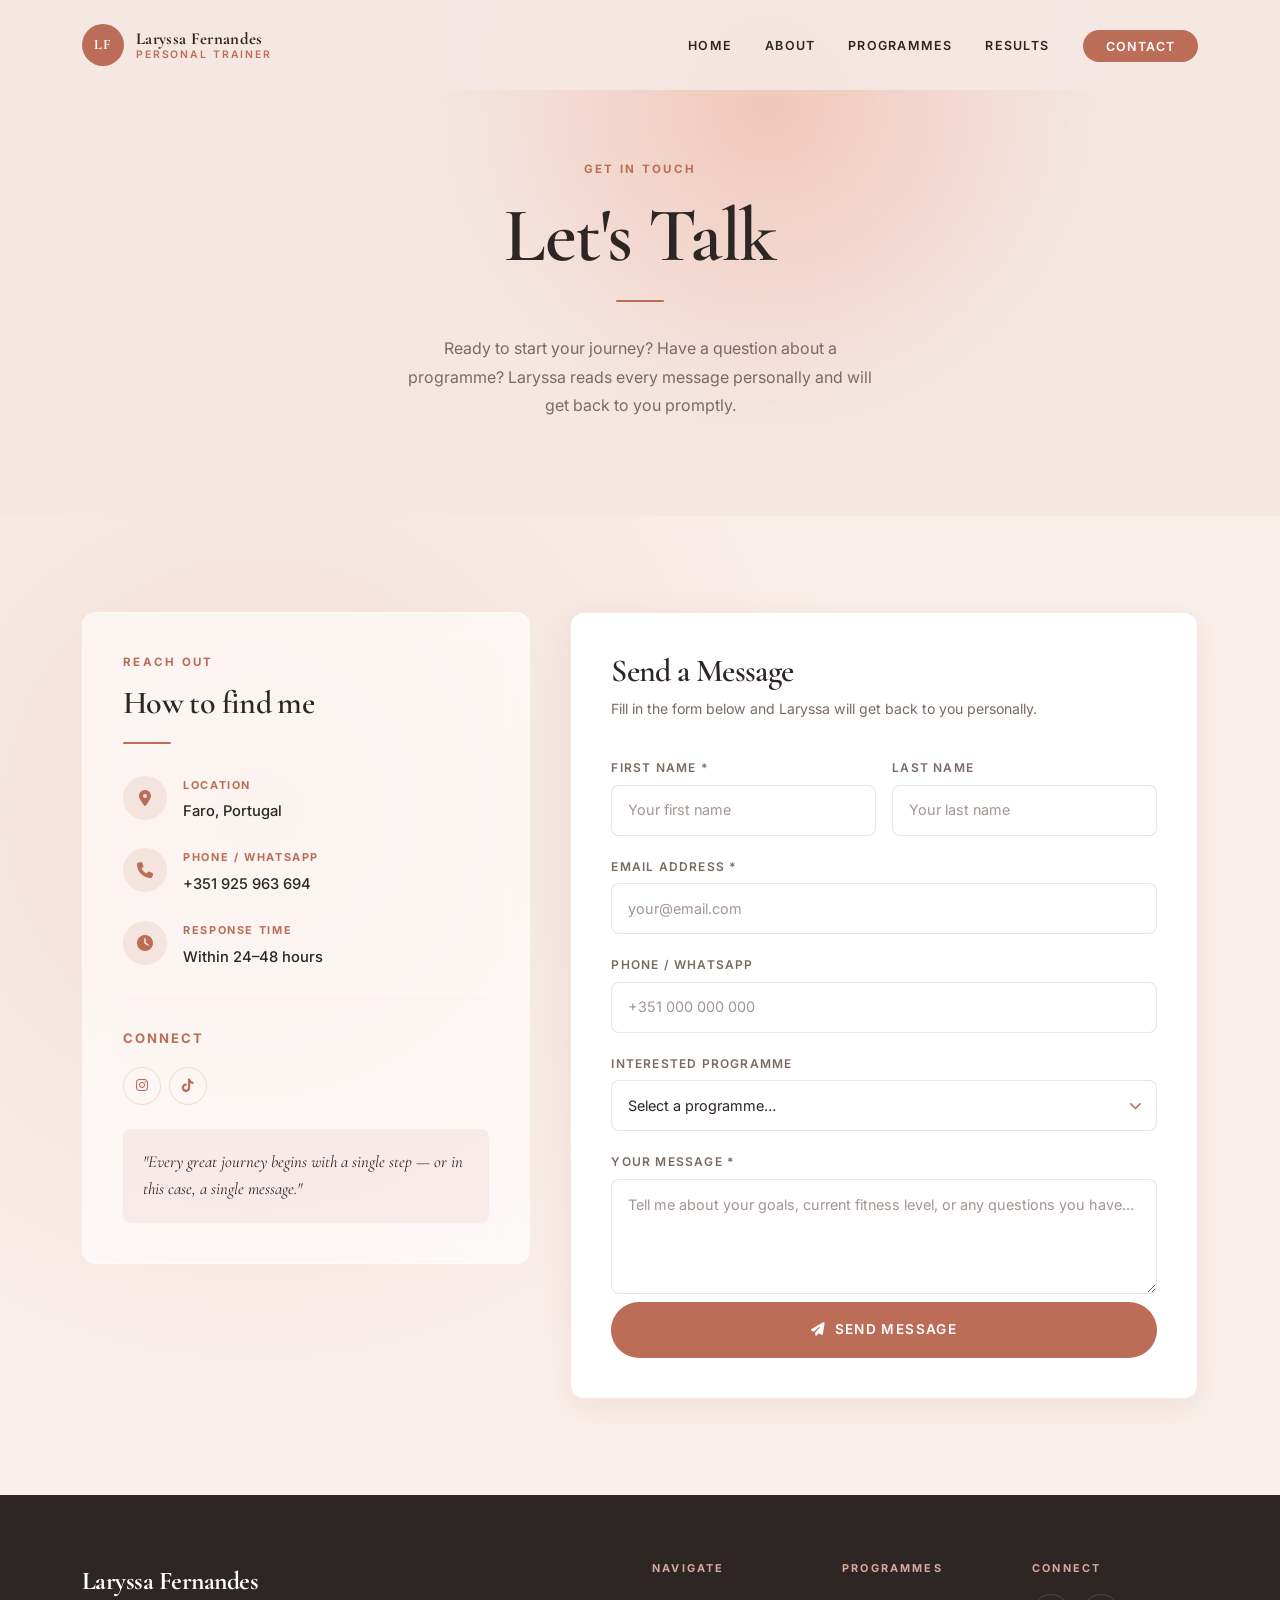
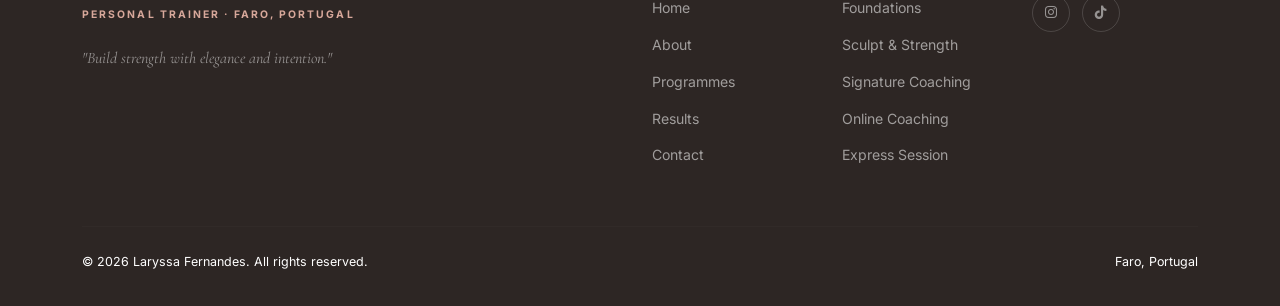
==== commit 2f51f569: "Configred the email with web3forms" ====
--- a/contact.html
+++ b/contact.html
@@ -133,26 +133,18 @@
                 <input type="tel" class="form-control" id="phone" name="phone" placeholder="+351 000 000 000">
               </div>
               <div class="col-12">
-                <label>Interested Programme</label>
-                <div class="mt-1">
-                  <label class="programme-select-card">
-                    <input type="radio" name="programme" value="Foundations"> Foundations
-                  </label>
-                  <label class="programme-select-card">
-                    <input type="radio" name="programme" value="Sculpt & Strength"> Sculpt &amp; Strength
-                  </label>
-                  <label class="programme-select-card">
-                    <input type="radio" name="programme" value="Signature Coaching"> Signature Coaching
-                  </label>
-                  <label class="programme-select-card">
-                    <input type="radio" name="programme" value="Online Coaching"> Online Coaching
-                  </label>
-                  <label class="programme-select-card">
-                    <input type="radio" name="programme" value="Express Session"> Express Session
-                  </label>
-                  <label class="programme-select-card">
-                    <input type="radio" name="programme" value="Not sure yet"> Not sure yet — help me choose!
-                  </label>
+                <label for="programme">Interested Programme</label>
+                <div class="lf-select-wrap">
+                  <select class="form-control lf-select" id="programme" name="programme">
+                    <option value="" disabled selected>Select a programme…</option>
+                    <option value="Foundations">Foundations</option>
+                    <option value="Sculpt & Strength">Sculpt &amp; Strength</option>
+                    <option value="Signature Coaching">Signature Coaching</option>
+                    <option value="Online Coaching">Online Coaching</option>
+                    <option value="Express Session">Express Session</option>
+                    <option value="Not sure yet — help me choose!">Not sure yet — help me choose!</option>
+                  </select>
+                  <span class="lf-select-arrow"><i class="fa-solid fa-chevron-down"></i></span>
                 </div>
               </div>
               <div class="col-12">
@@ -225,19 +217,46 @@
   <!-- ========= Footer End ========= -->
   
 
+  <!-- ========= Back to Top ========= -->
+  <button class="back-to-top" id="backToTop" aria-label="Back to top">
+    <i class="fa-solid fa-chevron-up"></i>
+  </button>
+
+  <!-- ========= Success Modal ========= -->
+  <div class="lf-modal-backdrop" id="successModalBackdrop" aria-hidden="true">
+    <div class="lf-modal" role="dialog" aria-modal="true" aria-labelledby="modalTitle">
+      <div class="lf-modal-icon">
+        <i class="fa-solid fa-check"></i>
+      </div>
+      <h3 class="lf-modal-title" id="modalTitle">Message Sent!</h3>
+      <p class="lf-modal-body">Thank you for reaching out. Laryssa reads every message personally and will get back to you within 24–48 hours.</p>
+      <button class="lf-modal-close btn-terra" id="modalCloseBtn">Got it</button>
+    </div>
+  </div>
+
   <!-- Bootstrap JS -->
   <script src="assets/js/bootstrap.bundle.min.js"></script>
   <!-- Custom JS -->
   <script src="assets/js/main.js"></script>
 
   <script>
-    // Programme card visual selection
-    document.querySelectorAll('.programme-select-card').forEach(card => {
-      card.addEventListener('click', () => {
-        document.querySelectorAll('.programme-select-card').forEach(c => c.classList.remove('selected'));
-        card.classList.add('selected');
-      });
+    // Close modal on backdrop click
+    document.getElementById('successModalBackdrop').addEventListener('click', function(e) {
+      if (e.target === this) closeSuccessModal();
     });
+
+    // Close on Escape key
+    document.addEventListener('keydown', function(e) {
+      if (e.key === 'Escape') closeSuccessModal();
+    });
+
+    function closeSuccessModal() {
+      const backdrop = document.getElementById('successModalBackdrop');
+      backdrop.classList.remove('active');
+      backdrop.setAttribute('aria-hidden', 'true');
+    }
+
+    document.getElementById('modalCloseBtn').addEventListener('click', closeSuccessModal);
   </script>
 </body>
 </html>
--- a/assets/css/style.css
+++ b/assets/css/style.css
@@ -1294,4 +1294,133 @@
 @media (max-width: 767px) {
   .squat-3d-inner { grid-template-columns: 1fr; gap: 2rem; }
   .squat-3d-canvas-wrap { height: 380px; }
+}
+
+/* ============================================================
+   SUCCESS MODAL
+   ============================================================ */
+.lf-modal-backdrop {
+  position: fixed;
+  inset: 0;
+  background: rgba(45, 38, 36, 0.55);
+  backdrop-filter: blur(4px);
+  -webkit-backdrop-filter: blur(4px);
+  z-index: 1100;
+  display: flex;
+  align-items: center;
+  justify-content: center;
+  padding: 1.5rem;
+  opacity: 0;
+  pointer-events: none;
+  transition: opacity 0.3s ease;
+}
+.lf-modal-backdrop.active {
+  opacity: 1;
+  pointer-events: auto;
+}
+.lf-modal {
+  background: var(--white);
+  border-radius: var(--radius);
+  padding: 2.5rem 2rem;
+  max-width: 420px;
+  width: 100%;
+  text-align: center;
+  box-shadow: 0 24px 60px rgba(45,38,36,0.18), 0 4px 16px rgba(187,109,87,0.12);
+  transform: translateY(20px) scale(0.97);
+  transition: transform 0.35s cubic-bezier(0.34, 1.56, 0.64, 1);
+}
+.lf-modal-backdrop.active .lf-modal {
+  transform: translateY(0) scale(1);
+}
+.lf-modal-icon {
+  width: 64px;
+  height: 64px;
+  border-radius: 50%;
+  background: linear-gradient(135deg, var(--peach), var(--terracotta));
+  display: flex;
+  align-items: center;
+  justify-content: center;
+  margin: 0 auto 1.25rem;
+  font-size: 1.6rem;
+  color: var(--white);
+  box-shadow: 0 8px 24px rgba(187,109,87,0.3);
+}
+.lf-modal-title {
+  font-family: 'Cormorant Garamond', serif;
+  font-size: 1.75rem;
+  color: var(--ink);
+  margin-bottom: 0.75rem;
+}
+.lf-modal-body {
+  font-size: 0.9rem;
+  color: var(--muted);
+  line-height: 1.65;
+  margin-bottom: 1.75rem;
+}
+.lf-modal-close {
+  border: none;
+  cursor: pointer;
+  min-width: 140px;
+  font-size: 0.82rem;
+}
+
+/* ============================================================
+   BACK TO TOP BUTTON
+   ============================================================ */
+.back-to-top {
+  position: fixed;
+  bottom: 2rem;
+  right: 2rem;
+  width: 46px;
+  height: 46px;
+  border-radius: 50%;
+  background: var(--terracotta);
+  color: var(--white);
+  border: none;
+  cursor: pointer;
+  display: flex;
+  align-items: center;
+  justify-content: center;
+  font-size: 0.85rem;
+  box-shadow: 0 4px 20px rgba(187,109,87,0.4);
+  opacity: 0;
+  transform: translateY(12px);
+  transition: opacity 0.3s ease, transform 0.3s ease, background 0.2s ease;
+  pointer-events: none;
+  z-index: 999;
+}
+.back-to-top.visible {
+  opacity: 1;
+  transform: translateY(0);
+  pointer-events: auto;
+}
+.back-to-top:hover {
+  background: var(--terracotta-d, #a05a45);
+  transform: translateY(-3px);
+}
+
+/* ── Programme Dropdown Select ── */
+.lf-select-wrap {
+  position: relative;
+}
+.lf-select {
+  appearance: none;
+  -webkit-appearance: none;
+  width: 100%;
+  padding-right: 2.5rem;
+  cursor: pointer;
+  background: var(--card, #fff);
+  color: var(--ink);
+}
+.lf-select option[value=""] {
+  color: var(--muted);
+}
+.lf-select-arrow {
+  position: absolute;
+  right: 1rem;
+  top: 50%;
+  transform: translateY(-50%);
+  color: var(--terracotta);
+  font-size: 0.78rem;
+  pointer-events: none;
 }
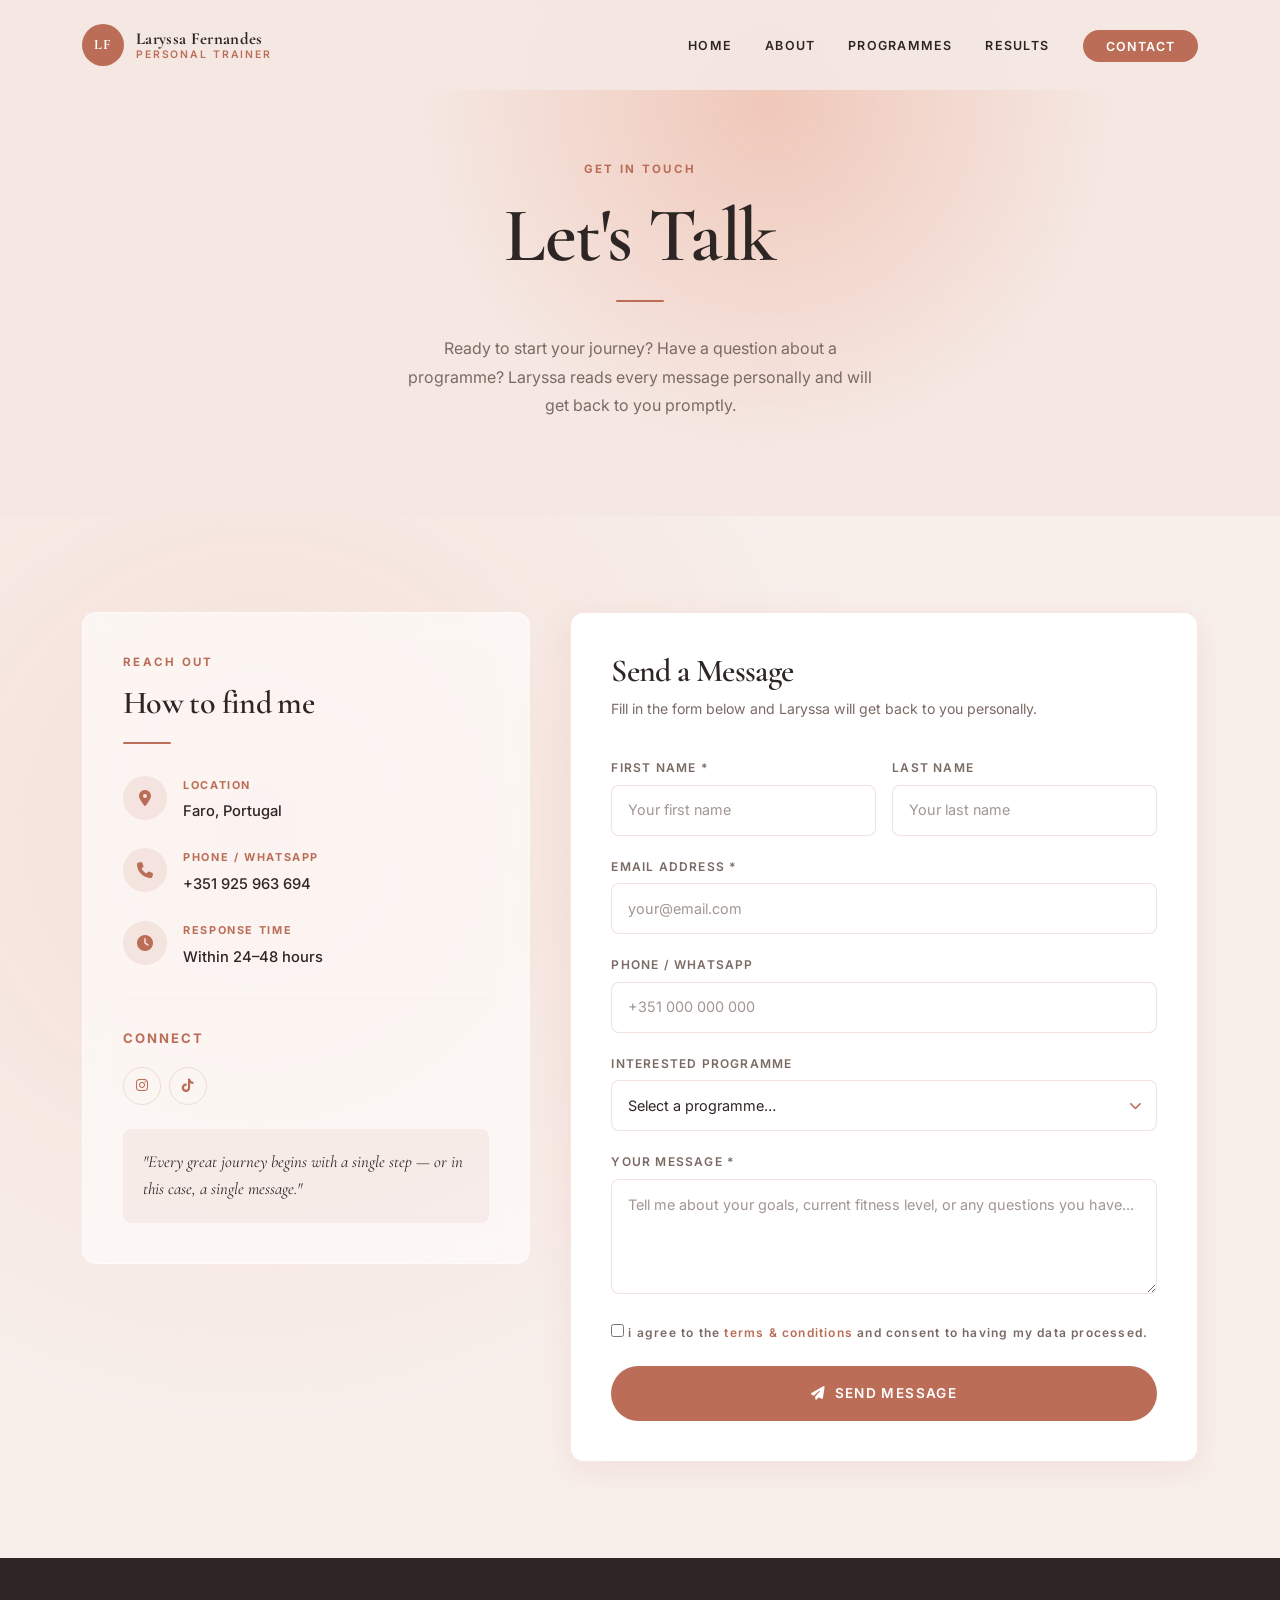
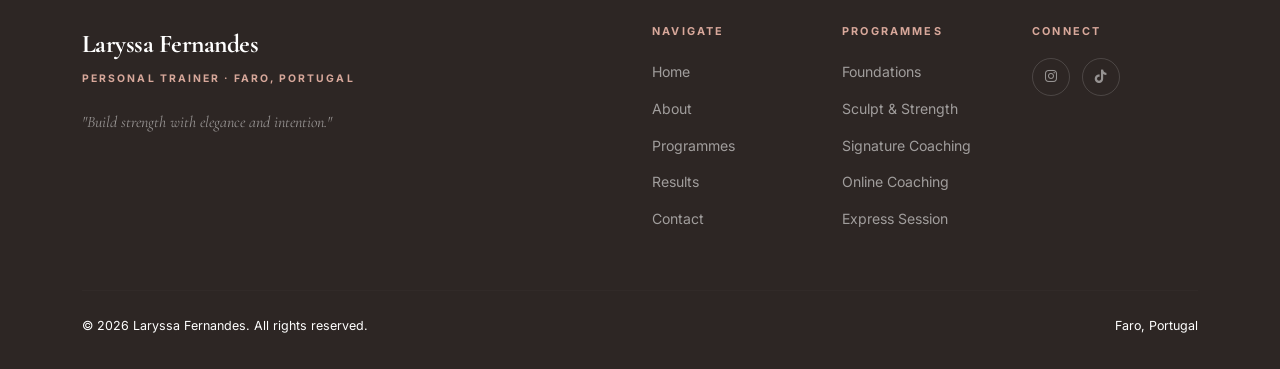
==== commit 49c3aa24: "Changed the text to lowercase" ====
--- a/contact.html
+++ b/contact.html
@@ -153,6 +153,10 @@
                 <div class="form-error-text" style="display:none;font-size:0.78rem;color:var(--terracotta);margin-top:0.3rem;">Please write a message</div>
               </div>
               <div class="col-12 mt-2">
+                <div class="my-3">
+                  <input type="checkbox" id="consent">
+                  <label for="consent" class="text-lowercase">I agree to the <a href="privacy-policy.html" target="_blank"> Terms & Conditions </a> and consent to having my data processed. </label>
+                </div>
                 <button type="submit" class="btn-terra w-100" style="border:none;cursor:pointer;font-size:0.85rem;padding:1rem;">
                   <i class="fa fa-paper-plane me-2"></i>Send Message
                 </button>
@@ -259,4 +263,4 @@
     document.getElementById('modalCloseBtn').addEventListener('click', closeSuccessModal);
   </script>
 </body>
-</html>+</html>
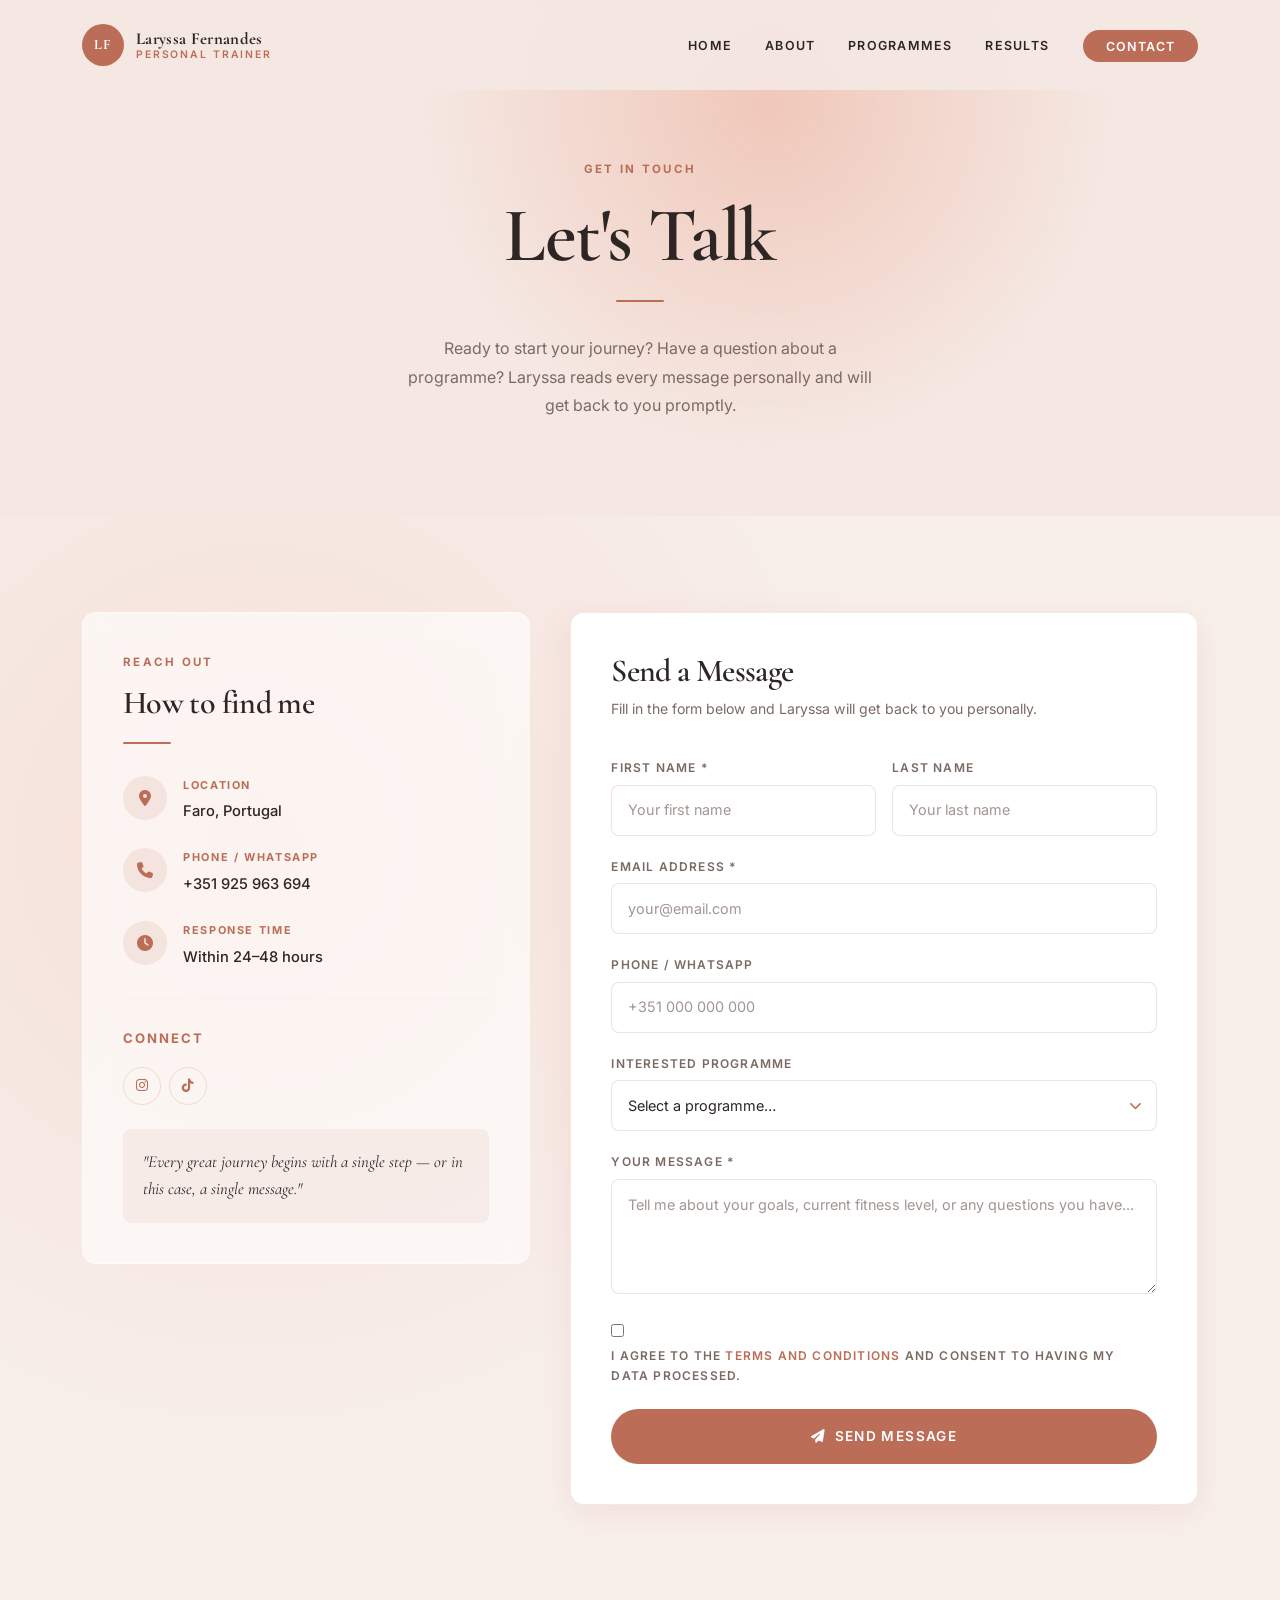
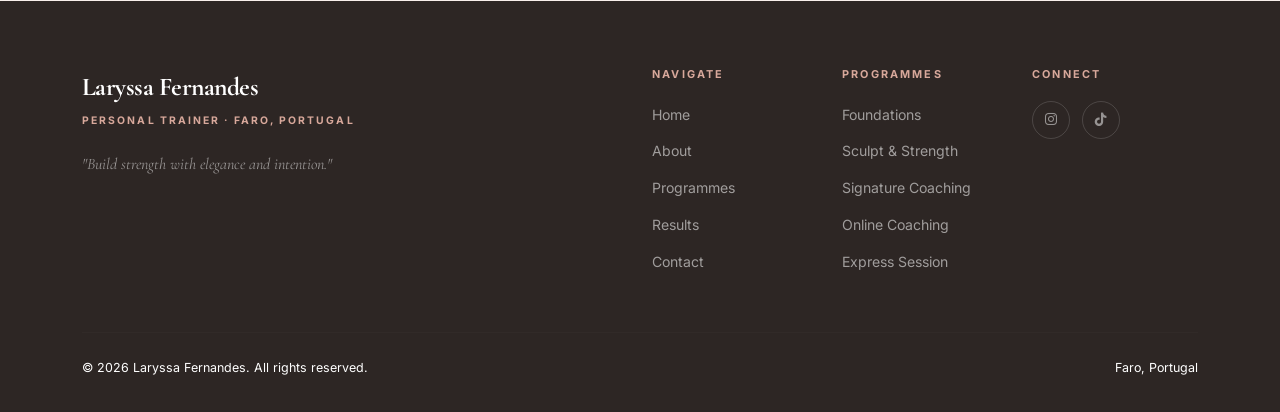
==== commit 0b1ecba8: "Update consent label text and class style" ====
--- a/contact.html
+++ b/contact.html
@@ -155,7 +155,7 @@
               <div class="col-12 mt-2">
                 <div class="my-3">
                   <input type="checkbox" id="consent">
-                  <label for="consent" class="text-lowercase">I agree to the <a href="privacy-policy.html" target="_blank"> Terms & Conditions </a> and consent to having my data processed. </label>
+                  <label for="consent" class="normal-case">I agree to the <a href="privacy-policy.html" target="_blank"> Terms and Conditions </a> and consent to having my data processed. </label>
                 </div>
                 <button type="submit" class="btn-terra w-100" style="border:none;cursor:pointer;font-size:0.85rem;padding:1rem;">
                   <i class="fa fa-paper-plane me-2"></i>Send Message
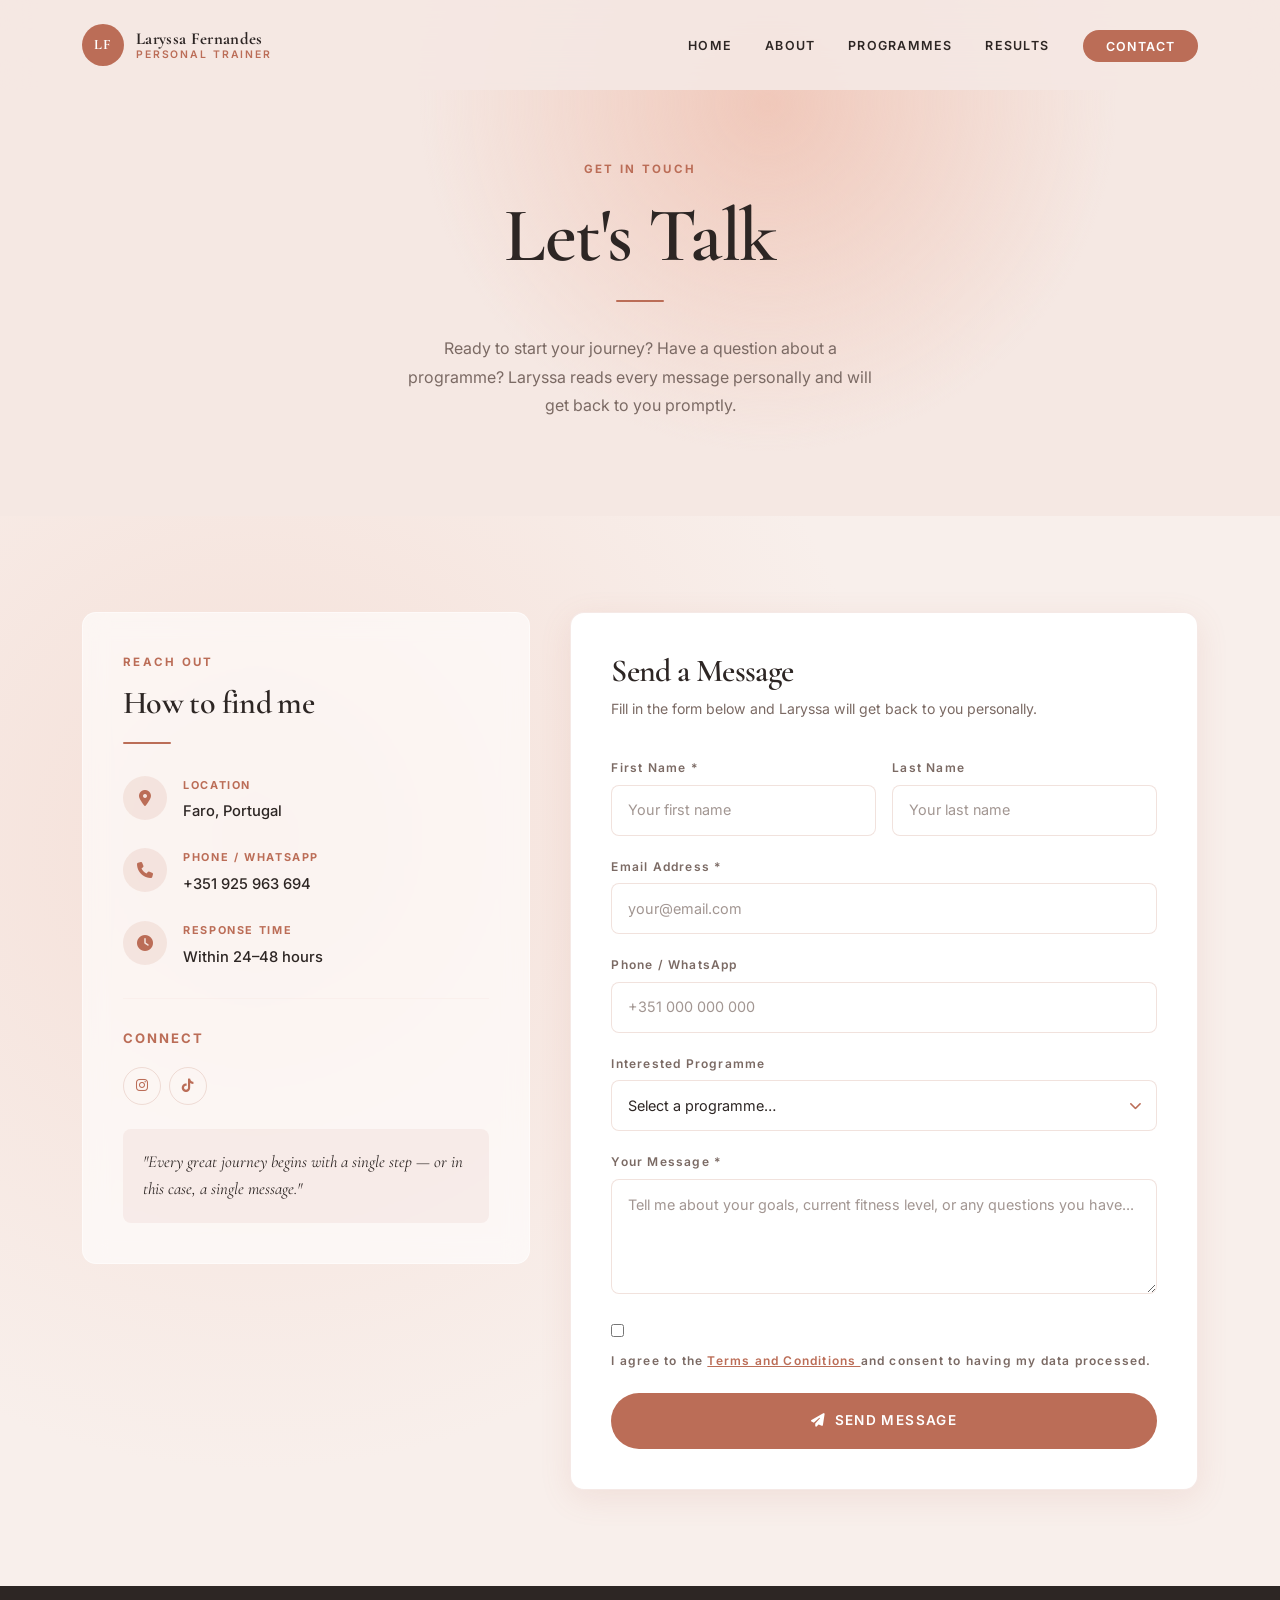
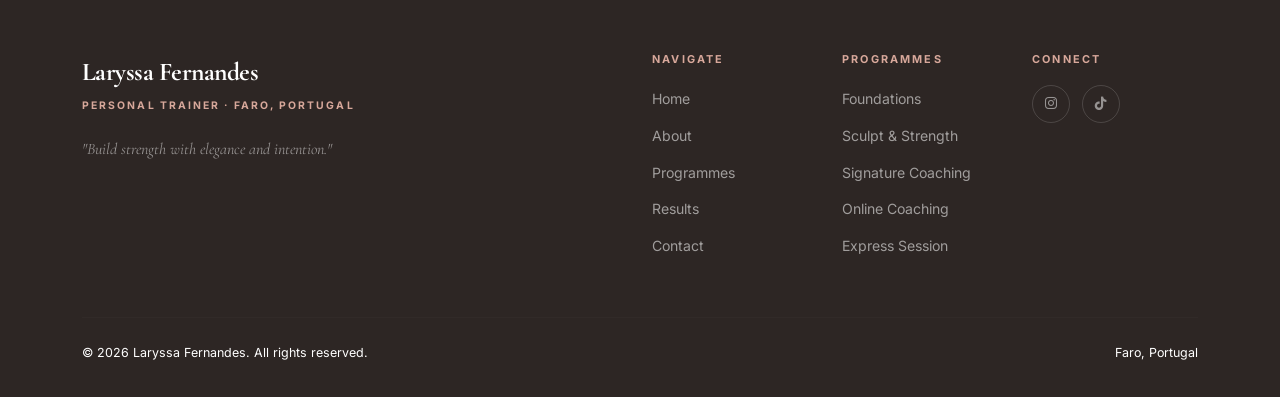
==== commit 8ed21891: "Update consent label and add terms modal" ====
--- a/contact.html
+++ b/contact.html
@@ -155,7 +155,7 @@
               <div class="col-12 mt-2">
                 <div class="my-3">
                   <input type="checkbox" id="consent">
-                  <label for="consent" class="normal-case">I agree to the <a href="privacy-policy.html" target="_blank"> Terms and Conditions </a> and consent to having my data processed. </label>
+                  <label for="consent" >I agree to the <a class="text-decoration-underline" href="#termsModal"  data-bs-toggle="modal" data-bs-target="#termsModal"> Terms and Conditions </a> and consent to having my data processed. </label>
                 </div>
                 <button type="submit" class="btn-terra w-100" style="border:none;cursor:pointer;font-size:0.85rem;padding:1rem;">
                   <i class="fa fa-paper-plane me-2"></i>Send Message
@@ -238,6 +238,76 @@
     </div>
   </div>
 
+  <!-- Terms and Conditions -->
+  <div class="modal fade" id="termsModal" tabindex="-1" aria-labelledby="termsModalLabel" aria-hidden="true">
+    <div class="modal-dialog modal-dialog-centered modal-lg">
+        <div class="modal-content" style="border-radius: var(--radius-sm); border: none; overflow: hidden">
+            <div class="modal-header" style="border-bottom: 1px solid rgba(187, 109, 87, 0.15)">
+                <h5
+                    class="modal-title"
+                    id="termsModalLabel"
+                    style="
+                        font-family: &quot;Cormorant Garamond&quot;, serif;
+                        font-size: 1.8rem;
+                        color: var(--ink);
+                        text-transform: none;
+                        letter-spacing: normal;
+                    "
+                >
+                    Terms &amp; Conditions
+                </h5>
+                <button type="button" class="btn-close" data-bs-dismiss="modal" aria-label="Close"></button>
+            </div>
+            <div
+                class="modal-body"
+                style="
+                    color: var(--muted);
+                    font-size: 0.92rem;
+                    line-height: 1.7;
+                    text-transform: none;
+                    letter-spacing: normal;
+                "
+            >
+                <p>
+                    By submitting this form, you agree that Laryssa Fernandes may use the information you provide to
+                    respond to your enquiry about personal training, coaching, programmes, or related services.
+                </p>
+                <p>
+                    The information collected may include your name, email address, phone number, selected programme,
+                    and message. This information will only be used to contact you regarding your enquiry.
+                </p>
+                <p>
+                    Your personal information will not be sold or shared with third parties for marketing purposes. It
+                    may only be shared where required by law or where necessary to provide requested services.
+                </p>
+                <p>You are responsible for ensuring that any information you provide is accurate and up to date.</p>
+                <p>
+                    Submitting this form does not create a client relationship or guarantee availability for any
+                    programme or service.
+                </p>
+                <p>
+                    You may request access, correction, or deletion of your personal data by contacting Laryssa
+                    Fernandes directly.
+                </p>
+                <p style="margin-bottom: 0">
+                    By ticking the checkbox, you confirm that you have read and agree to these Terms &amp; Conditions.
+                </p>
+            </div>
+            <div class="modal-footer" style="border-top: 1px solid rgba(187, 109, 87, 0.15)">
+                <button
+                    type="button"
+                    class="btn-terra"
+                    data-bs-dismiss="modal"
+                    style="border: none; cursor: pointer; padding: 0.8rem 1.4rem"
+                >
+                    I Understand
+                </button>
+            </div>
+        </div>
+    </div>
+</div>
+
+
   <!-- Bootstrap JS -->
   <script src="assets/js/bootstrap.bundle.min.js"></script>
   <!-- Custom JS -->
--- a/assets/css/style.css
+++ b/assets/css/style.css
@@ -770,7 +770,6 @@
   font-size: 0.75rem;
   font-weight: 600;
   letter-spacing: 0.1em;
-  text-transform: uppercase;
   color: var(--muted);
   margin-bottom: 0.4rem;
 }
@@ -1423,4 +1422,4 @@
   color: var(--terracotta);
   font-size: 0.78rem;
   pointer-events: none;
-}+}
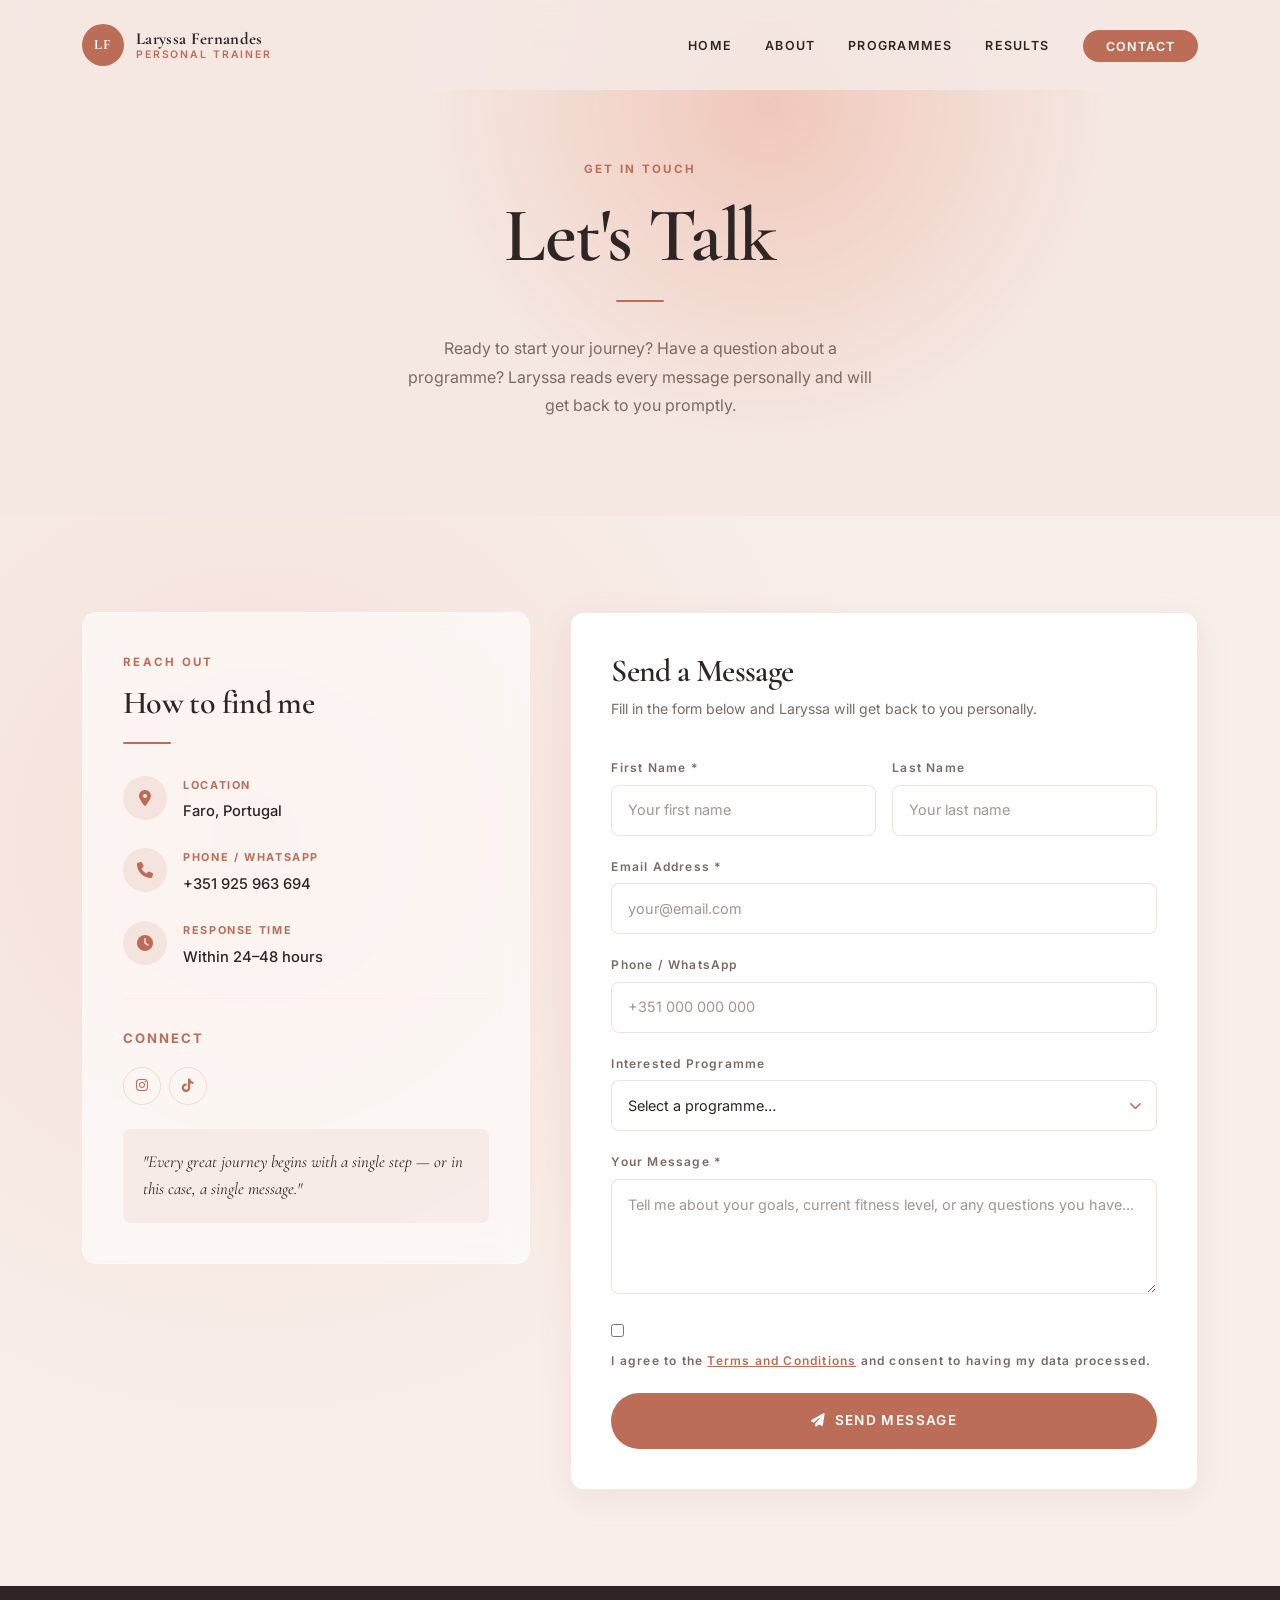
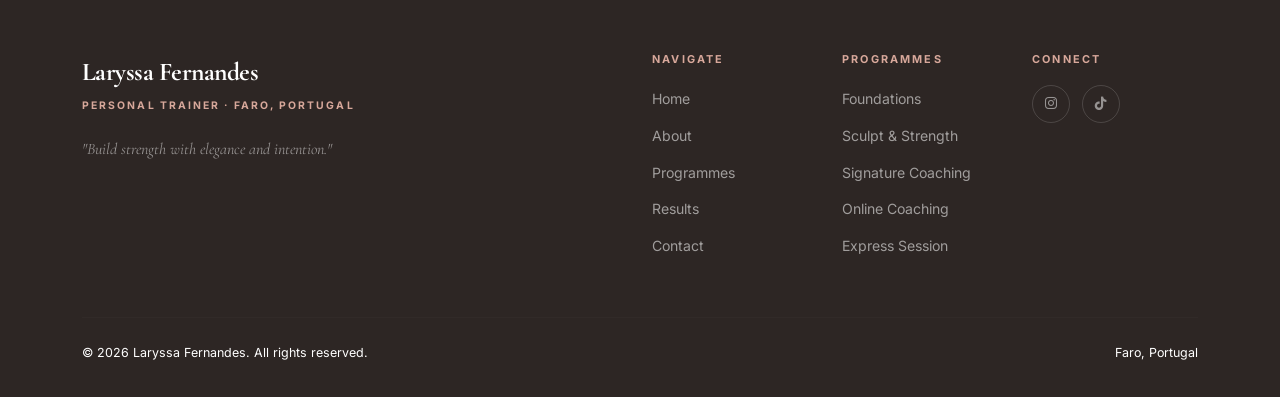
==== commit 2d42f2b2: "Fix label formatting for consent checkbox" ====
--- a/contact.html
+++ b/contact.html
@@ -155,7 +155,7 @@
               <div class="col-12 mt-2">
                 <div class="my-3">
                   <input type="checkbox" id="consent">
-                  <label for="consent" >I agree to the <a class="text-decoration-underline" href="#termsModal"  data-bs-toggle="modal" data-bs-target="#termsModal"> Terms and Conditions </a> and consent to having my data processed. </label>
+                  <label for="consent" >I agree to the <a class="text-decoration-underline" href="#termsModal"  data-bs-toggle="modal" data-bs-target="#termsModal">Terms and Conditions</a> and consent to having my data processed. </label>
                 </div>
                 <button type="submit" class="btn-terra w-100" style="border:none;cursor:pointer;font-size:0.85rem;padding:1rem;">
                   <i class="fa fa-paper-plane me-2"></i>Send Message
